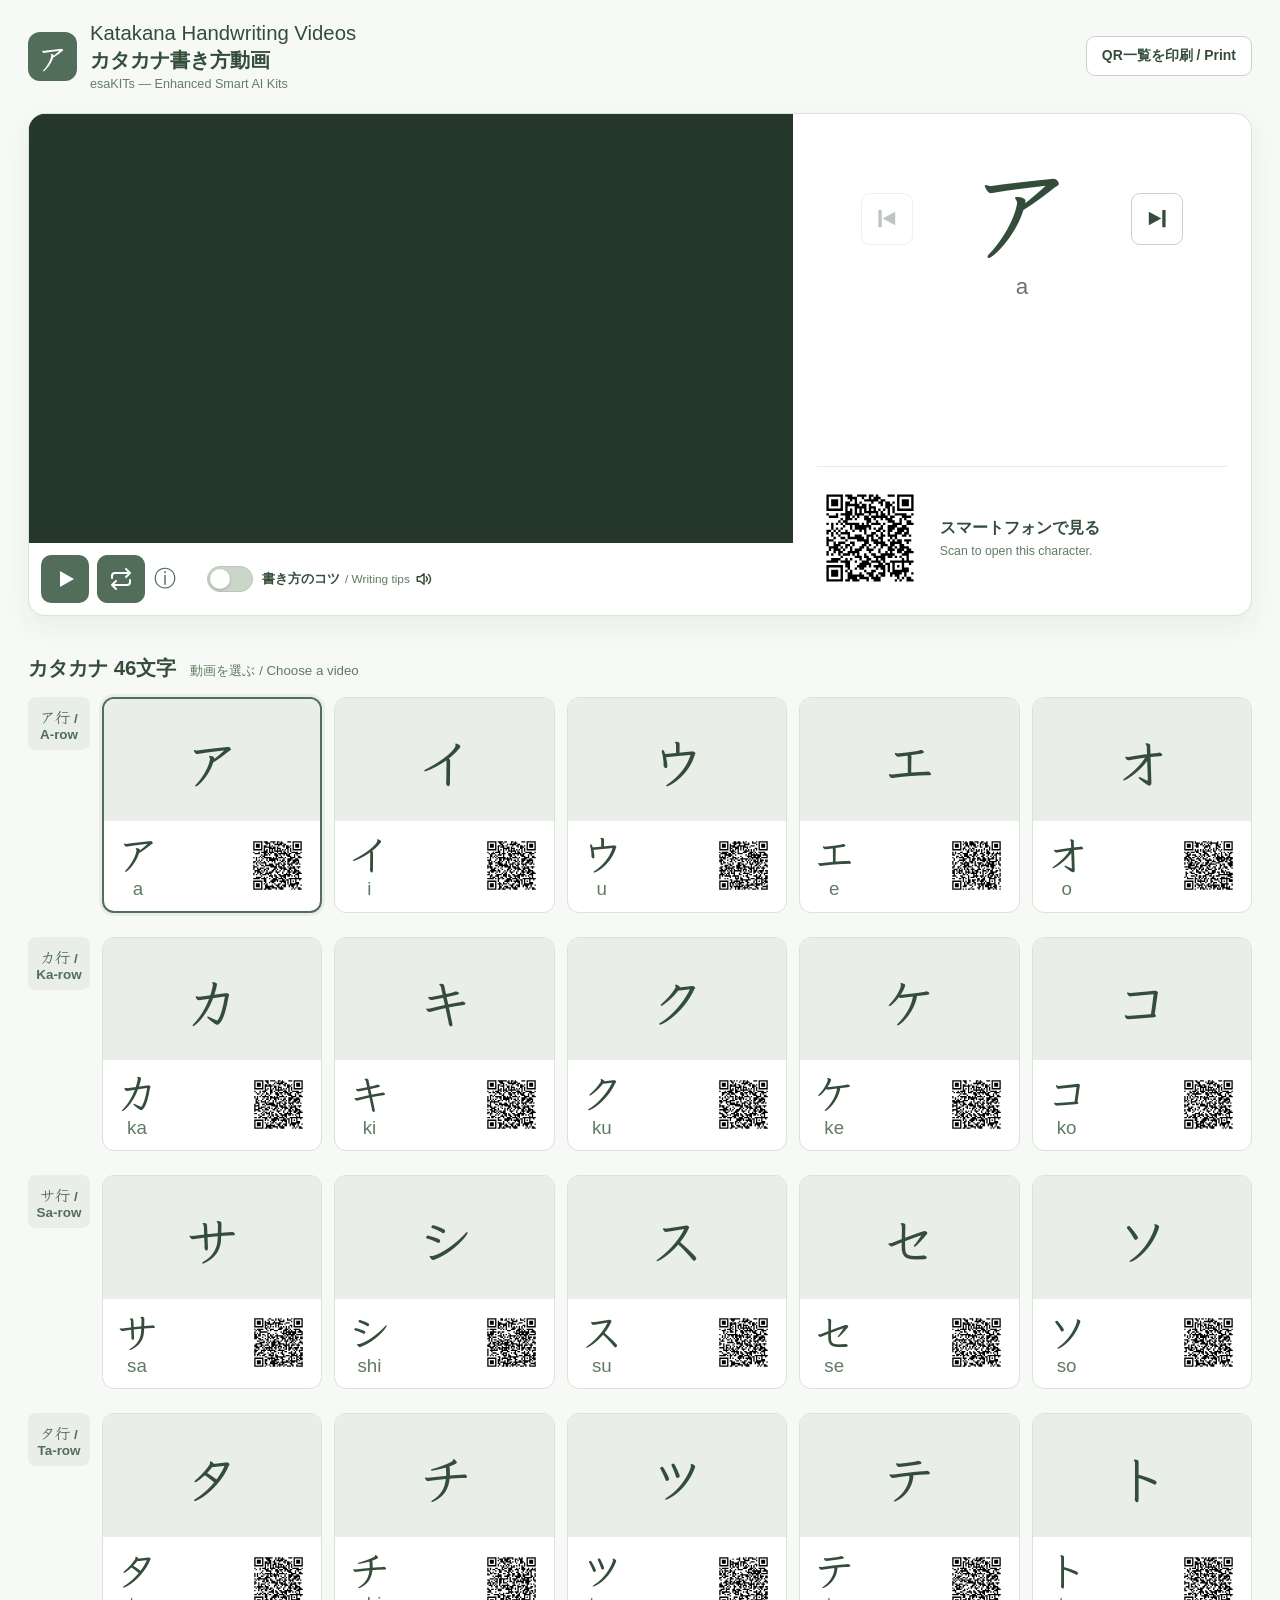
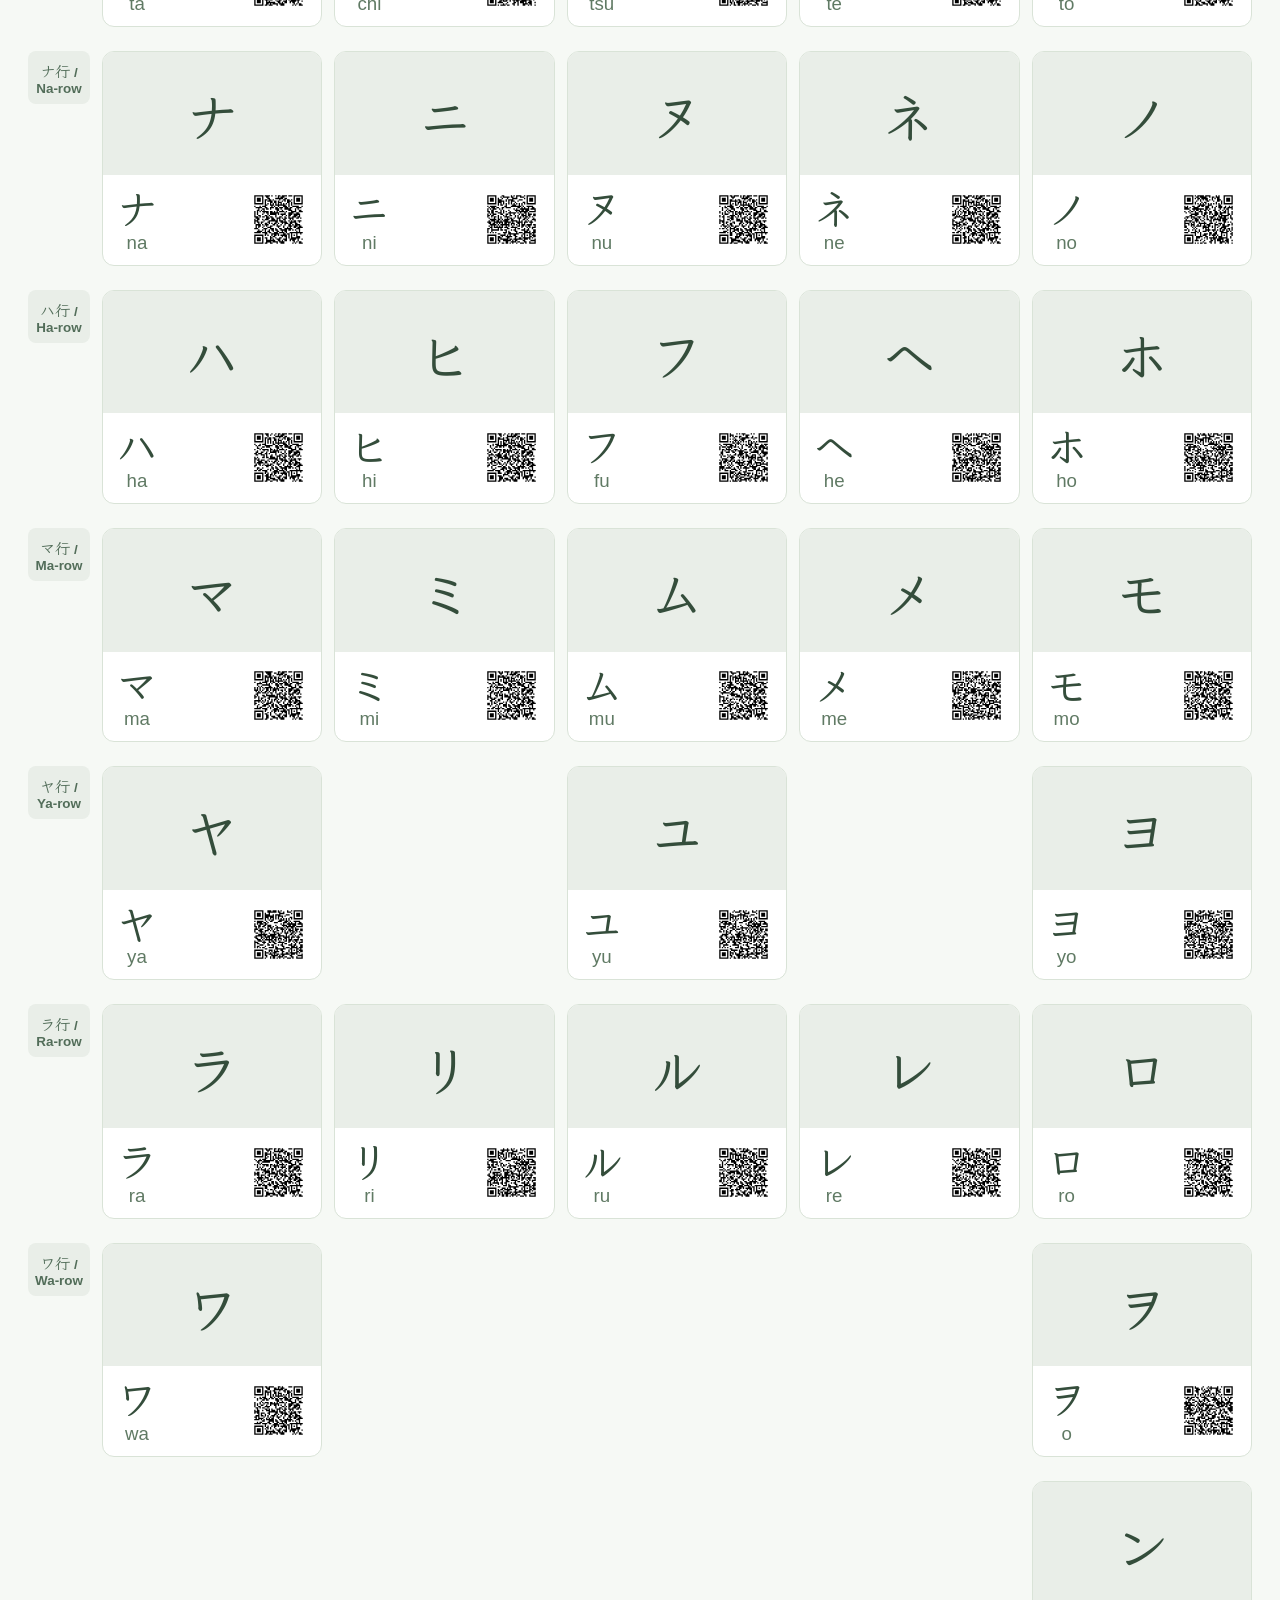
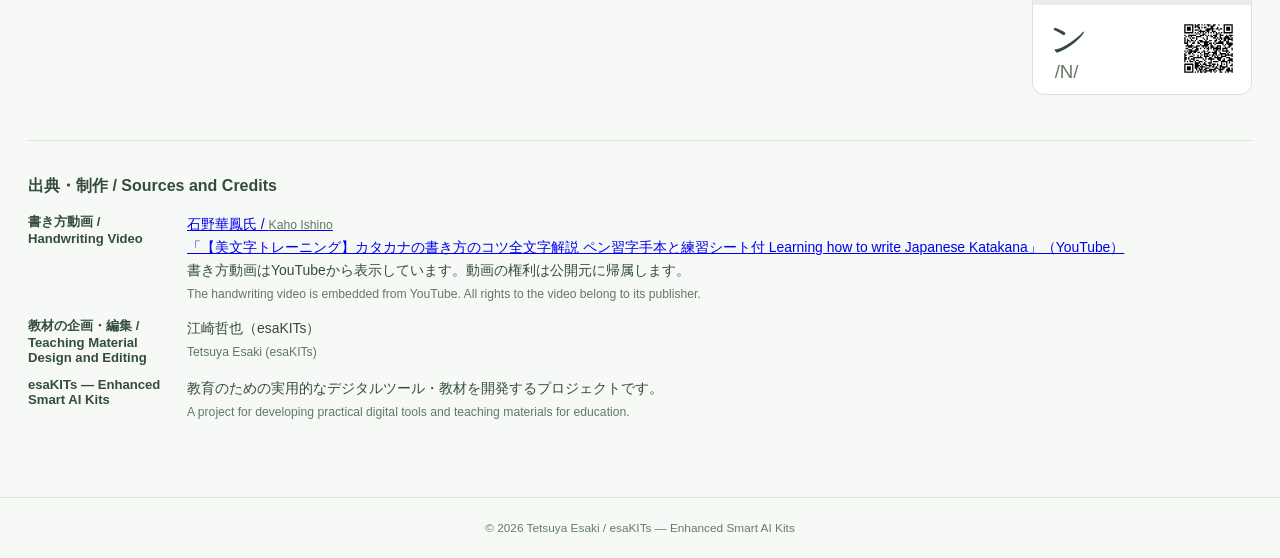
==== index.html @ ab78ad54 "Bust cached JS and CSS for published loop info popup" ====
<!doctype html><html lang="ja"><head><meta charset="utf-8"><meta name="viewport" content="width=device-width,initial-scale=1"><meta name="robots" content="noindex,nofollow"><meta name="theme-color" content="#526D59"><title>Katakana Handwriting Videos / カタカナ書き方動画 | esaKITs</title><link rel="stylesheet" href="https://fonts.googleapis.com/css2?family=Klee+One:wght@600&display=swap"><style>html:not(.klee-ready) .selected-kana{visibility:hidden}</style><script>if(document.fonts&&document.fonts.load){document.fonts.load('600 64px "Klee One"','ア').then(()=>document.documentElement.classList.add("klee-ready")).catch(()=>document.documentElement.classList.add("klee-ready"));}else{document.documentElement.classList.add("klee-ready")}</script><link rel="stylesheet" href="style.css?v=42"><style>.tips-option{display:inline-flex;align-items:center;gap:9px;margin-left:22px;color:#344D3B;font-size:.84rem;font-weight:600;user-select:none;min-width:0;flex:1}.tips-option-text{display:flex;align-items:center;gap:5px;white-space:nowrap;min-width:0}.tips-option-text small{font-size:.74rem;font-weight:500;color:#607a64}.tips-audio-icon{width:18px;height:18px;display:block;flex:none}.tips-switch{position:relative;display:inline-flex;align-items:center;flex:none}.tips-switch input{position:absolute;opacity:0;width:1px;height:1px}.tips-switch-track{display:block;width:46px;height:26px;border-radius:999px;background:#cbd5ca;border:1px solid #b8c7b7;position:relative;transition:.18s}.tips-switch-track::after{content:"";position:absolute;width:20px;height:20px;left:2px;top:2px;border-radius:50%;background:#fff;box-shadow:0 1px 3px #0003;transition:.18s}.tips-switch input:checked+.tips-switch-track{background:#526D59;border-color:#526D59}.tips-switch input:checked+.tips-switch-track::after{transform:translateX(20px)}.tips-switch input:focus-visible+.tips-switch-track{outline:3px solid #9db4a1;outline-offset:2px}.caption-reveal{height:0;overflow:hidden;transition:height 1.05s cubic-bezier(.22,1,.36,1)}.tips-enabled .caption-reveal{height:5.4em}.tip-caption{box-sizing:border-box;margin:0 12px;padding:9px 12px;border-radius:10px;background:#f2f5f2;border:1px solid #d7e0d7;color:#294230;font-size:.9rem;line-height:1.45;font-weight:400;height:5.4em;overflow:hidden;display:block;text-align:left}.tip-caption{opacity:0;transform:translateY(-5px);transition:opacity .75s ease .14s,transform .95s cubic-bezier(.22,1,.36,1)}.tips-enabled .tip-caption{opacity:1;transform:translateY(0)}.tip-caption strong{font-weight:750;white-space:nowrap}.tips-enabled .tip-caption[hidden]{display:flex!important;visibility:visible}@media(max-width:620px){.caption-reveal,.tips-enabled .caption-reveal{height:0}.tips-enabled .caption-reveal{height:6.2em}.tip-caption{font-size:.82rem;padding:8px 10px;height:6.2em;margin:0 10px}}@media(prefers-reduced-motion:reduce){.caption-reveal,.tip-caption{transition:none}}@media(max-width:620px){.controls{flex-wrap:nowrap!important}.tips-option{margin:0 0 0 16px;padding:0;gap:6px;min-width:0}.tips-option-text{white-space:nowrap;font-size:.78rem;gap:4px}.tips-option-text small{font-size:.68rem}.tips-audio-icon{width:16px;height:16px}.tips-switch-track{width:42px;height:24px}.tips-switch-track::after{width:18px;height:18px}.tips-switch input:checked+.tips-switch-track::after{transform:translateX(18px)}.tip-caption{font-size:.82rem;padding:8px 10px;height:6.2em;margin:0 10px}}</style><script src="app.js?v=42" defer></script><style id="loop-help-critical">
.controls .loop-help-wrap{display:flex;align-items:center;flex:0 0 24px;min-width:24px;width:24px;position:relative}
.controls .loop-help-wrap #loop-help{box-sizing:border-box!important;display:flex!important;align-items:center!important;justify-content:center!important;flex:0 0 24px!important;width:24px!important;min-width:24px!important;max-width:24px!important;height:30px!important;min-height:30px!important;max-height:30px!important;padding:0!important;margin:0!important;border:0!important;border-radius:0!important;background:transparent!important;color:#526d59!important;font-size:22px!important;font-weight:400!important;line-height:1!important}
#loop-help-popup[hidden]{display:none!important}
#loop-help-popup:not([hidden]){box-sizing:border-box!important;display:block!important;position:fixed!important;z-index:2147483647!important;top:50%!important;left:50%!important;right:auto!important;bottom:auto!important;transform:translate(-50%,-50%)!important;width:min(360px,calc(100vw - 36px))!important;max-width:calc(100vw - 36px)!important;max-height:calc(100dvh - 48px)!important;overflow:auto!important;overflow-wrap:break-word!important;padding:18px!important;border:1px solid #c6d5df!important;border-radius:12px!important;background:#fff!important;color:#314d3a!important;box-shadow:0 8px 28px #1234!important;font-size:14px!important;line-height:1.6!important;text-align:left!important}
#loop-help-popup strong{display:block;margin-bottom:8px}#loop-help-popup p{margin:7px 0}#loop-help-popup p[lang=en]{color:#526575}
@media(max-width:620px){.controls{gap:5px!important}.controls .tips-option{margin-left:0!important;min-width:0!important}.controls .tips-option-text{min-width:0!important;font-size:12px!important}.controls .tips-option-text small{font-size:11px!important}}
</style></head><body>
<header class="site-header"><div class="brand"><span class="brand-mark">ア</span><div><h1><span lang="en">Katakana Handwriting Videos</span><br>カタカナ書き方動画</h1><p>esaKITs — Enhanced Smart AI Kits</p></div></div><button id="print-button" class="print-button">QR一覧を印刷 / Print</button></header>
<main><section class="viewer"><div><div class="video-shell"><div id="video-shell"></div></div><div class="caption-reveal"><div id="tip-caption" class="tip-caption" lang="en" aria-live="polite" hidden></div></div><div class="controls"><button id="play" class="icon-control" type="button" aria-label="再生" title="再生"><svg class="play-symbol" viewBox="0 0 24 24" aria-hidden="true"><path d="M7 4l14 8-14 8z" fill="currentColor"/></svg></button><button id="loop-toggle" class="icon-control loop-active" type="button" aria-label="ループ再生オン" aria-pressed="true" title="ループ再生オン"><svg viewBox="0 0 24 24" aria-hidden="true"><path d="M17 2l4 4-4 4M3 11V9a3 3 0 0 1 3-3h15M7 22l-4-4 4-4m14-1v2a3 3 0 0 1-3 3H3" fill="none" stroke="currentColor" stroke-width="2" stroke-linecap="round" stroke-linejoin="round"/></svg></button><div class="loop-help-wrap"><button id="loop-help" class="loop-help-button" type="button" aria-label="ループ再生について / About loop playback" aria-expanded="false" aria-controls="loop-help-popup">ⓘ</button></div><label class="tips-option" for="tips-toggle"><span class="tips-switch"><input id="tips-toggle" type="checkbox" role="switch" aria-label="書き方のコツを追加（音声あり）"><span class="tips-switch-track" aria-hidden="true"></span></span><span class="tips-option-text">書き方のコツ <small lang="en">/ Writing tips</small><svg class="tips-audio-icon" viewBox="0 0 24 24" aria-hidden="true"><path d="M3 9v6h4l5 4V5L7 9H3zM15 9a4 4 0 0 1 0 6m3-9a8 8 0 0 1 0 12" fill="none" stroke="currentColor" stroke-width="2" stroke-linecap="round" stroke-linejoin="round"/></svg></span></label></div></div><div class="viewer-side"><div class="selected-line"><nav class="character-nav"><button id="previous-kana" class="print-button" disabled aria-label="前の文字" title="前の文字"><svg viewBox="0 0 24 24" aria-hidden="true"><rect x="2.5" y="3" width="3.5" height="18" rx=".5" fill="currentColor"/><path d="M20 5L7 12L20 19Z" fill="currentColor"/></svg></button></nav><div class="character-label"><span id="selected-kana" class="selected-kana">ア</span><span id="selected-romaji" class="selected-romaji">a</span></div><nav class="character-nav"><button id="next-kana" class="print-button" aria-label="次の文字" title="次の文字"><svg viewBox="0 0 24 24" aria-hidden="true"><rect x="18" y="3" width="3.5" height="18" rx=".5" fill="currentColor"/><path d="M4 5L17 12L4 19Z" fill="currentColor"/></svg></button></nav></div><div class="selected-qr"><img id="selected-qr" alt="選択した文字のQRコード"><div><strong>スマートフォンで見る</strong><span>Scan to open this character.</span></div></div></div></section>
<section class="catalog"><div class="section-heading"><h2>カタカナ 46文字</h2><p>動画を選ぶ / Choose a video</p></div><div id="groups" class="groups"></div></section>
<section class="credits" aria-labelledby="credits-title">
<h2 id="credits-title">出典・制作 / <span lang="en">Sources and Credits</span></h2>
<dl>
<div><dt>書き方動画 / <span lang="en">Handwriting Video</span></dt><dd><a href="https://www.youtube.com/watch?v=Rn2W95wAbvI" target="_blank" rel="noopener noreferrer">石野華鳳氏 / <span lang="en">Kaho Ishino</span></a><br><a href="https://www.youtube.com/watch?v=Rn2W95wAbvI" target="_blank" rel="noopener noreferrer">「【美文字トレーニング】カタカナの書き方のコツ全文字解説 ペン習字手本と練習シート付 Learning how to write Japanese Katakana」（YouTube）</a><br>書き方動画はYouTubeから表示しています。動画の権利は公開元に帰属します。<br><span lang="en">The handwriting video is embedded from YouTube. All rights to the video belong to its publisher.</span></dd></div>
<div><dt>教材の企画・編集 / <span lang="en">Teaching Material Design and Editing</span></dt><dd>江崎哲也（esaKITs）<br><span lang="en">Tetsuya Esaki (esaKITs)</span></dd></div>
<div><dt lang="en">esaKITs — Enhanced Smart AI Kits</dt><dd>教育のための実用的なデジタルツール・教材を開発するプロジェクトです。<br><span lang="en">A project for developing practical digital tools and teaching materials for education.</span></dd></div>
</dl>
</section></main><footer>© 2026 Tetsuya Esaki / esaKITs — Enhanced Smart AI Kits</footer><div id="loop-help-popup" class="loop-help-popup" role="region" aria-label="ループ再生の説明" hidden><strong>ループ再生 / Loop Playback</strong><p>ループ再生には、ループボタンの左にある▶ボタンを使ってください。YouTube動画内の再生ボタンでは正しくループしません。</p><p lang="en">To loop the video, use the ▶ button to the left of the loop button. Looping may not work correctly with the YouTube play button.</p></div></body></html>
---- style.css ----
:root{font-family:"Noto Sans JP","Hiragino Kaku Gothic ProN","Yu Gothic",sans-serif;color:#344D3B;background:#f6f9f5;font-size:16px}*{box-sizing:border-box}body{margin:0}button,a{font:inherit}button{cursor:pointer}.site-header{max-width:1340px;margin:auto;padding:20px 28px;display:flex;align-items:center;justify-content:space-between;gap:20px}.brand{display:flex;align-items:center;gap:13px}.brand-mark{display:grid;place-items:center;width:49px;height:49px;border-radius:12px;background:#526D59;color:white;font:600 31px "Klee One",cursive}.brand h1{margin:0;font-size:1.27rem;line-height:1.35}.brand h1 span{font-weight:500}.brand p{font-size:.79rem;color:#657d69;margin:2px 0}.print-button{border:1px solid #c6d5c5;border-radius:9px;background:white;color:#344D3B;padding:10px 15px;font-weight:600;font-size:.87rem}main{max-width:1340px;margin:auto;padding:0 28px 58px}.viewer{display:grid;grid-template-columns:minmax(0,1.5fr) minmax(300px,.9fr);background:white;border:1px solid #d9e3d7;border-radius:17px;overflow:hidden;box-shadow:0 10px 26px #344d3b10}.video-shell,#video-shell{display:block;width:100%;background:#26382b;aspect-ratio:16/9;min-height:290px}.video-shell iframe{width:100%;height:100%;border:0;display:block}.controls{display:flex;gap:8px;align-items:center;flex-wrap:wrap;padding:12px}.controls button:first-child{border:0;background:#526D59;color:white;border-radius:9px;padding:12px 16px;font-weight:600}.controls button:disabled{opacity:.5}.controls #status{font-size:.77rem;color:#526D59}.viewer-side{padding:24px;display:flex;flex-direction:column;justify-content:space-between;gap:15px}.selected-line{display:flex;justify-content:space-between;align-items:center;gap:18px}.character-label{text-align:center}.selected-kana,.card-kana{font-family:"Klee One",cursive;font-weight:600;font-synthesis:none}.selected-kana{display:block;font-size:6.8rem;line-height:1}.selected-romaji{display:block;font-size:1.4rem;color:#607a64}.character-nav{display:flex;gap:8px}.character-nav button{min-width:52px;min-height:44px}.times{color:#526D59;font-weight:600}.selected-qr{border-top:1px solid #e5ece4;padding-top:18px;display:flex;align-items:center;gap:17px}.selected-qr img{width:106px;height:106px}.selected-qr div{display:flex;flex-direction:column;gap:5px}.selected-qr span{font-size:.77rem;color:#607a64}.note{font-size:.75rem;color:#657d69}.section-heading{display:flex;align-items:baseline;gap:14px;margin:38px 0 15px}.section-heading h2{margin:0;font-size:1.28rem}.section-heading p{margin:0;color:#607a64;font-size:.83rem}.groups{display:flex;flex-direction:column;gap:24px}.group{display:grid;grid-template-columns:62px 1fr;gap:12px;align-items:start}.group-label{font-size:.85rem;font-weight:700;background:#E9EEE8;color:#526D59;border-radius:8px;padding:8px 5px;text-align:center;margin:0}.card-grid{display:grid;grid-template-columns:repeat(5,minmax(0,1fr));gap:12px}.card{background:white;border:1px solid #d9e3d7;border-radius:12px;overflow:hidden;min-width:0}.card.active{border:2px solid #526D59;box-shadow:0 0 0 3px #E9EEE8}.card-button{border:0;background:transparent;padding:0;width:100%;text-align:left;color:inherit;display:block}.card-button:focus-visible{outline:3px solid #526D59;outline-offset:-3px}.thumb{aspect-ratio:16/9;background:#E9EEE8;display:grid;place-items:center;position:relative}.thumb .thumb-kana{font:600 3.4rem "Klee One",cursive}.thumb .play-icon{position:absolute;bottom:8px;left:50%;transform:translateX(-50%);background:#c33;color:white;border-radius:6px;font-size:.75rem;padding:2px 8px}.card-bottom{display:flex;justify-content:space-between;align-items:center;padding:10px 13px 11px;min-height:83px}.card-kana{font-size:2.65rem;line-height:1}.card-romaji{font-size:1.17rem;margin-top:4px;color:#607a64}.card-qr{width:59px;height:59px}.credits{margin-top:45px;border-top:1px solid #d9e3d7;padding-top:22px}.credits h2{font-size:1rem}.credits dl>div{display:grid;grid-template-columns:145px 1fr;gap:14px;margin:12px 0}.credits dt{font-weight:700;font-size:.82rem}.credits dd{margin:0;font-size:.87rem;line-height:1.65}.credits dd span{font-size:.76rem;color:#607a64}footer{text-align:center;border-top:1px solid #d9e3d7;color:#657d69;font-size:.74rem;padding:23px}@media(max-width:900px){.viewer{grid-template-columns:1fr}.video-shell{min-height:0}.viewer-side{flex-direction:row;align-items:center}.selected-kana{font-size:5rem}.selected-qr{border:0;padding:0}.selected-qr img{width:75px;height:75px}.card-grid{grid-template-columns:repeat(3,minmax(0,1fr))}}@media(max-width:620px){.site-header{padding:15px 16px}.brand h1{font-size:1.04rem}.brand p{font-size:.71rem}.brand-mark{width:42px;height:42px;font-size:26px}.site-header .print-button{max-width:116px;font-size:.73rem;padding:8px}main{padding:0 15px 38px}.viewer-side{padding:14px;gap:10px;flex-wrap:wrap}.selected-kana{font-size:4rem}.selected-qr img{width:65px;height:65px}.selected-qr strong,.selected-qr span{display:none}.section-heading{margin-top:28px}.group{grid-template-columns:1fr;gap:8px}.group-label{width:max-content;padding:5px 11px}.card-grid{grid-template-columns:repeat(2,minmax(0,1fr));gap:9px}.card-bottom{padding:8px 10px;min-height:74px}.card-kana{font-size:2.35rem}.card-qr{width:54px;height:54px}.credits dl>div{grid-template-columns:1fr;gap:1px}}@media print{@page{size:A4 portrait;margin:11mm}body{background:white;color:#111}.site-header{padding:0 0 5mm}.brand p,.site-header button,.viewer,.section-heading,.thumb,footer{display:none!important}main{padding:0}.groups{gap:2mm}.group{grid-template-columns:12mm 1fr;gap:2mm;break-inside:avoid}.group-label{background:none;color:#111;padding:2mm 0;font-size:9pt}.card-grid{grid-template-columns:repeat(5,1fr);gap:2mm}.card{border:1px solid #aaa;border-radius:0;break-inside:avoid}.card.active{border:1px solid #aaa;box-shadow:none}.card-bottom{padding:1mm 2mm;min-height:0;justify-content:space-evenly}.card-kana{font-size:17pt}.card-romaji{font-size:9pt}.card-qr{width:19mm;height:19mm}.credits{margin-top:2mm;padding-top:1mm}.credits h2{font-size:7pt;margin:0}.credits dl>div{grid-template-columns:27mm 1fr;gap:1mm;margin:0}.credits dt,.credits dd{font-size:6pt;line-height:1.1}.credits dd span{font-size:5pt}footer{display:block!important;font-size:5pt;padding:1mm}}
/* Mobile overflow correction: retain the original layout and print rules. */
.viewer,.viewer>div,.viewer-side,.controls,.selected-line,.times{min-width:0}
.controls{max-width:100%;overflow-wrap:anywhere}
.controls button{flex-shrink:0}
.controls #status{flex-basis:100%;min-width:0}
.selected-line{flex-wrap:wrap}
.times{white-space:normal;overflow-wrap:anywhere}
@media(max-width:620px){
  .viewer-side{display:grid;grid-template-columns:minmax(0,1fr) auto;align-items:center;gap:12px}
  .selected-line{grid-column:1 / -1;justify-content:space-between}
  .times{grid-column:1 / -1;font-size:.87rem}
  .selected-qr{grid-column:1 / -1;justify-content:flex-start}
  .note{grid-column:1 / -1;margin:0}
  .controls{gap:7px;padding:10px}
  .controls button:first-child{padding:10px 12px}
  .controls .print-button{padding:10px 12px}
  .controls #status{font-size:.72rem}
  .character-nav button{min-width:44px}
}

/* Keep the entire 16:9 YouTube frame visible, especially on iPhone Safari.
   YouTube's player inserts an iframe with intrinsic dimensions; constrain it
   to the actual responsive player box rather than cropping the right edge. */
.video-shell{position:relative;width:100%;max-width:100%;height:auto;aspect-ratio:16 / 9;min-width:0;min-height:0;overflow:hidden}
.video-shell iframe,.video-shell>iframe{position:absolute!important;inset:0!important;display:block!important;width:100%!important;max-width:100%!important;height:100%!important;min-width:0!important;min-height:0!important;border:0}
.viewer{min-width:0;max-width:100%}
.viewer>div:first-child{min-width:0;max-width:100%;overflow:hidden}
@media(max-width:900px){.video-shell{min-height:0}}

/* Match hiragana mobile layout: release desktop positions for Ya/Wa cards. */
@media screen and (max-width:900px){.card-grid>.card{grid-column:auto!important}}

/* Stack each character's romanization immediately beneath its katakana. */
.character-label{display:flex;flex-direction:column;align-items:center;justify-content:center}
.card-romaji{display:block;margin-top:4px;text-align:center}
/* Keep the final N card in the final column on desktop; mobile uses normal flow. */
@media screen and (min-width:901px){.group-standalone .card-grid{grid-column:2!important}.group-standalone .card{grid-column:5!important}}
@media screen and (max-width:900px){.group-standalone .card-grid{grid-column:1!important}.group-standalone .card{grid-column:auto!important}}

/* Print only: keep the row heading in its own track, and prevent the card grid from covering it. */
@media print{.group{grid-template-columns:12mm minmax(0,1fr)!important;column-gap:3mm!important}.group-label{grid-column:1!important;min-width:0;position:relative;z-index:1}.group .card-grid{grid-column:2!important;min-width:0}.group-standalone .card-grid{grid-column:2!important}}

/* Print row labels on two lines: Japanese + slash, then English. */
@media print{.group-label .row-en{display:block;white-space:nowrap}.group-label{white-space:normal;overflow:visible}}

/* Compact, accessible playback controls. */
.controls .icon-control,.controls button:first-child.icon-control{display:inline-flex;align-items:center;justify-content:center;width:48px;height:48px;min-width:48px;min-height:48px;padding:0;border-radius:10px;flex-shrink:0}
.controls .icon-control svg{display:block;width:25px;height:25px}
@media(max-width:620px){.controls .icon-control,.controls button:first-child.icon-control,.controls .print-button.icon-control{width:46px;height:46px;min-width:46px;min-height:46px;padding:0}}

/* Match hiragana site row-heading typography, including print. */
@media screen{.group-label .row-ja{font-family:"Klee One",cursive;font-size:.95rem;font-weight:600;font-synthesis:none}.group-label .row-en{font-family:"Noto Sans JP",sans-serif;font-size:.84rem;font-weight:600}}
@media print{.group-label .row-ja{font-family:"Klee One",cursive;font-weight:600;font-synthesis:none}.group-label .row-en{font-family:"Noto Sans JP","Hiragino Kaku Gothic ProN","Yu Gothic",sans-serif;font-weight:600}}

/* Match hiragana mobile viewer: character and navigation on the left, QR on the right. */
@media screen and (max-width:900px){
.viewer-side{display:flex;flex-direction:row;align-items:center;justify-content:space-between;flex-wrap:nowrap;gap:12px}
.selected-line{display:flex;flex-direction:row;align-items:center;justify-content:flex-start;flex:1;min-width:0;gap:13px;flex-wrap:nowrap}
.character-nav{display:flex;flex-direction:column;gap:8px;margin-top:0}
.character-nav button{min-width:82px;min-height:44px}
.selected-qr{display:flex;align-items:center;justify-content:center;flex:none;border-top:0;border-left:1px solid #e5ece4;padding:0 0 0 12px}
.selected-qr img{width:75px;height:75px}
}
@media screen and (max-width:620px){
.viewer-side{display:flex;flex-direction:row;align-items:center;justify-content:space-between;flex-wrap:nowrap;padding:14px 18px;gap:10px}
.selected-line{display:flex;flex-direction:row;align-items:center;justify-content:flex-start;gap:13px;flex:1;min-width:0;flex-wrap:nowrap}
.character-nav{display:flex;flex-direction:column;gap:8px;margin:0}
.character-nav button{min-width:82px;min-height:44px}
.selected-qr{display:flex;flex:none;grid-column:auto;justify-content:center;border-top:0;border-left:1px solid #e5ece4;padding:0 0 0 10px}
.selected-qr img{width:65px;height:65px}
}
@media screen and (max-width:380px){.viewer-side{flex-wrap:wrap}.selected-qr{border-left:0;border-top:1px solid #e5ece4;padding:9px 0 0;width:100%;justify-content:flex-start}}

/* The permanent wrapper owns layout; YouTube only replaces the inner mount. */
.video-shell{position:relative;aspect-ratio:16/9;height:auto;min-height:0;overflow:hidden}
.video-shell #video-shell{position:absolute!important;inset:0!important;width:100%!important;height:100%!important;min-height:0!important;aspect-ratio:auto!important;display:block}
.video-shell iframe#video-shell{position:absolute!important;inset:0!important;width:100%!important;height:100%!important;min-height:0!important;aspect-ratio:auto!important}

/* Keep the selected character at its original proportions independently of video sizing. */
.viewer-side .character-label{flex:0 0 auto;min-width:max-content;overflow:visible}
.viewer-side .selected-kana{display:block;flex:none;width:auto;min-width:1em;white-space:nowrap;line-height:1.15;overflow:visible;font-synthesis:none}
.viewer-side .selected-line{min-width:0}

/* Subtitle development: playback and navigation are distinct controls. */
.controls{flex-wrap:nowrap;align-items:center}
.controls #loop-toggle{background:#e7ede7;color:#526d59;border:1px solid #b8c7b7}
.controls #loop-toggle.loop-active{background:#526d59;color:#fff;border-color:#526d59}
.controls .icon-control svg{width:24px;height:24px}
.viewer-side .selected-line{display:grid!important;grid-template-columns:minmax(44px,1fr) minmax(0,auto) minmax(44px,1fr)!important;align-items:center!important;justify-content:center!important;gap:10px!important;width:100%}
.viewer-side .character-label{grid-column:2;min-width:0;justify-self:center;text-align:center}
.viewer-side .character-nav{display:flex!important;flex-direction:row!important;justify-content:center;align-items:center;min-width:0;margin:0}
.viewer-side .character-nav:first-child{grid-column:1}
.viewer-side .character-nav:last-child{grid-column:3}
.viewer-side .character-nav button{display:inline-flex;align-items:center;justify-content:center;min-width:44px;min-height:44px;width:52px;height:52px;padding:10px}
.viewer-side .character-nav button svg{width:23px;height:23px;display:block}
.viewer-side .selected-kana{min-width:0;line-height:1.15}
@media(max-width:900px){
.viewer-side .selected-line{flex:1;min-width:0}
.viewer-side .character-nav button{min-width:40px;width:44px;height:44px;min-height:44px;padding:8px}
}
@media(max-width:620px){
.controls{gap:8px;padding:12px 10px}
.controls .icon-control,.controls button:first-child.icon-control{width:42px;min-width:42px;height:42px;min-height:42px}
.tips-option{margin-left:4px;gap:5px}
.viewer-side .selected-line{gap:4px!important}
.viewer-side .character-nav button{min-width:36px;width:38px;height:42px;min-height:42px;padding:7px}
.viewer-side .character-nav button svg{width:21px;height:21px}
}

/* Disabled boundary navigation is visibly inactive without shifting layout. */
.viewer-side .character-nav button:disabled{opacity:.32!important;cursor:default;pointer-events:none}
/* Reserve a consistent glyph line box for all kana, including ン. */
.viewer-side .selected-kana{line-height:1.25!important;overflow:visible!important}

/* Bilingual loop help, same centered mobile-safe popup as hiragana. */
.controls{overflow:visible}
.loop-help-wrap{position:relative;display:flex;align-items:center;flex:none}
.loop-help-button{display:grid;place-items:center;width:30px;height:36px;border:0;background:transparent;color:#526d59;font-size:23px;line-height:1;padding:0}
.loop-help-button:focus-visible{outline:2px solid #526d59;outline-offset:2px;border-radius:6px}
.loop-help-popup[hidden]{display:none!important}
.loop-help-popup:not([hidden]){box-sizing:border-box;position:fixed!important;z-index:9999!important;top:50%!important;left:50%!important;right:auto!important;bottom:auto!important;transform:translate(-50%,-50%)!important;width:min(360px,calc(100vw - 36px))!important;max-width:calc(100vw - 36px)!important;max-height:calc(100dvh - 48px)!important;overflow-y:auto!important;overflow-wrap:break-word!important;padding:18px!important;border:1px solid #c6d5df;border-radius:12px;background:#fff;color:#314d3a;box-shadow:0 8px 28px rgba(13,55,77,.18);font-size:.86rem;line-height:1.6;text-align:left!important}
.loop-help-popup strong{display:block;margin-bottom:8px}
.loop-help-popup p{margin:7px 0}
.loop-help-popup p[lang=en]{color:#526575}
@media(max-width:620px){.controls{gap:6px}.loop-help-button{width:25px;font-size:21px}.tips-option{margin-left:0}}
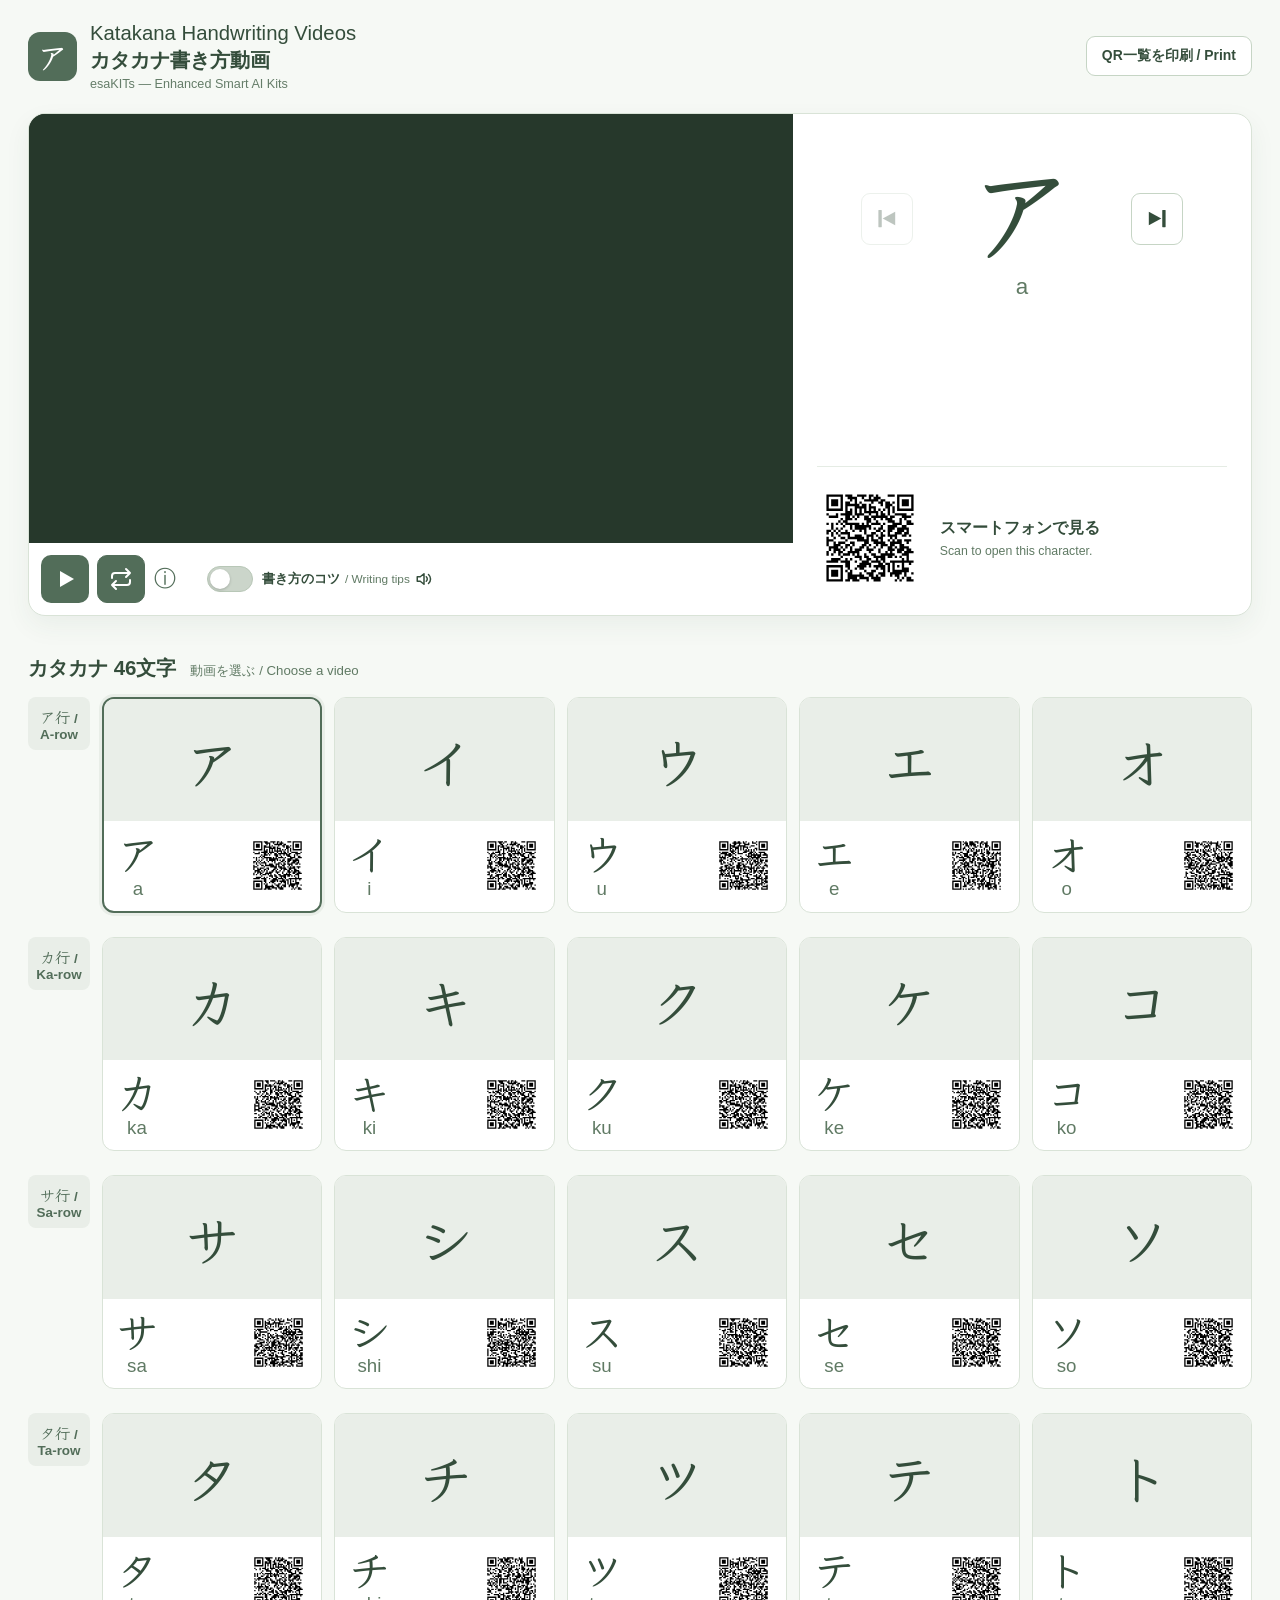
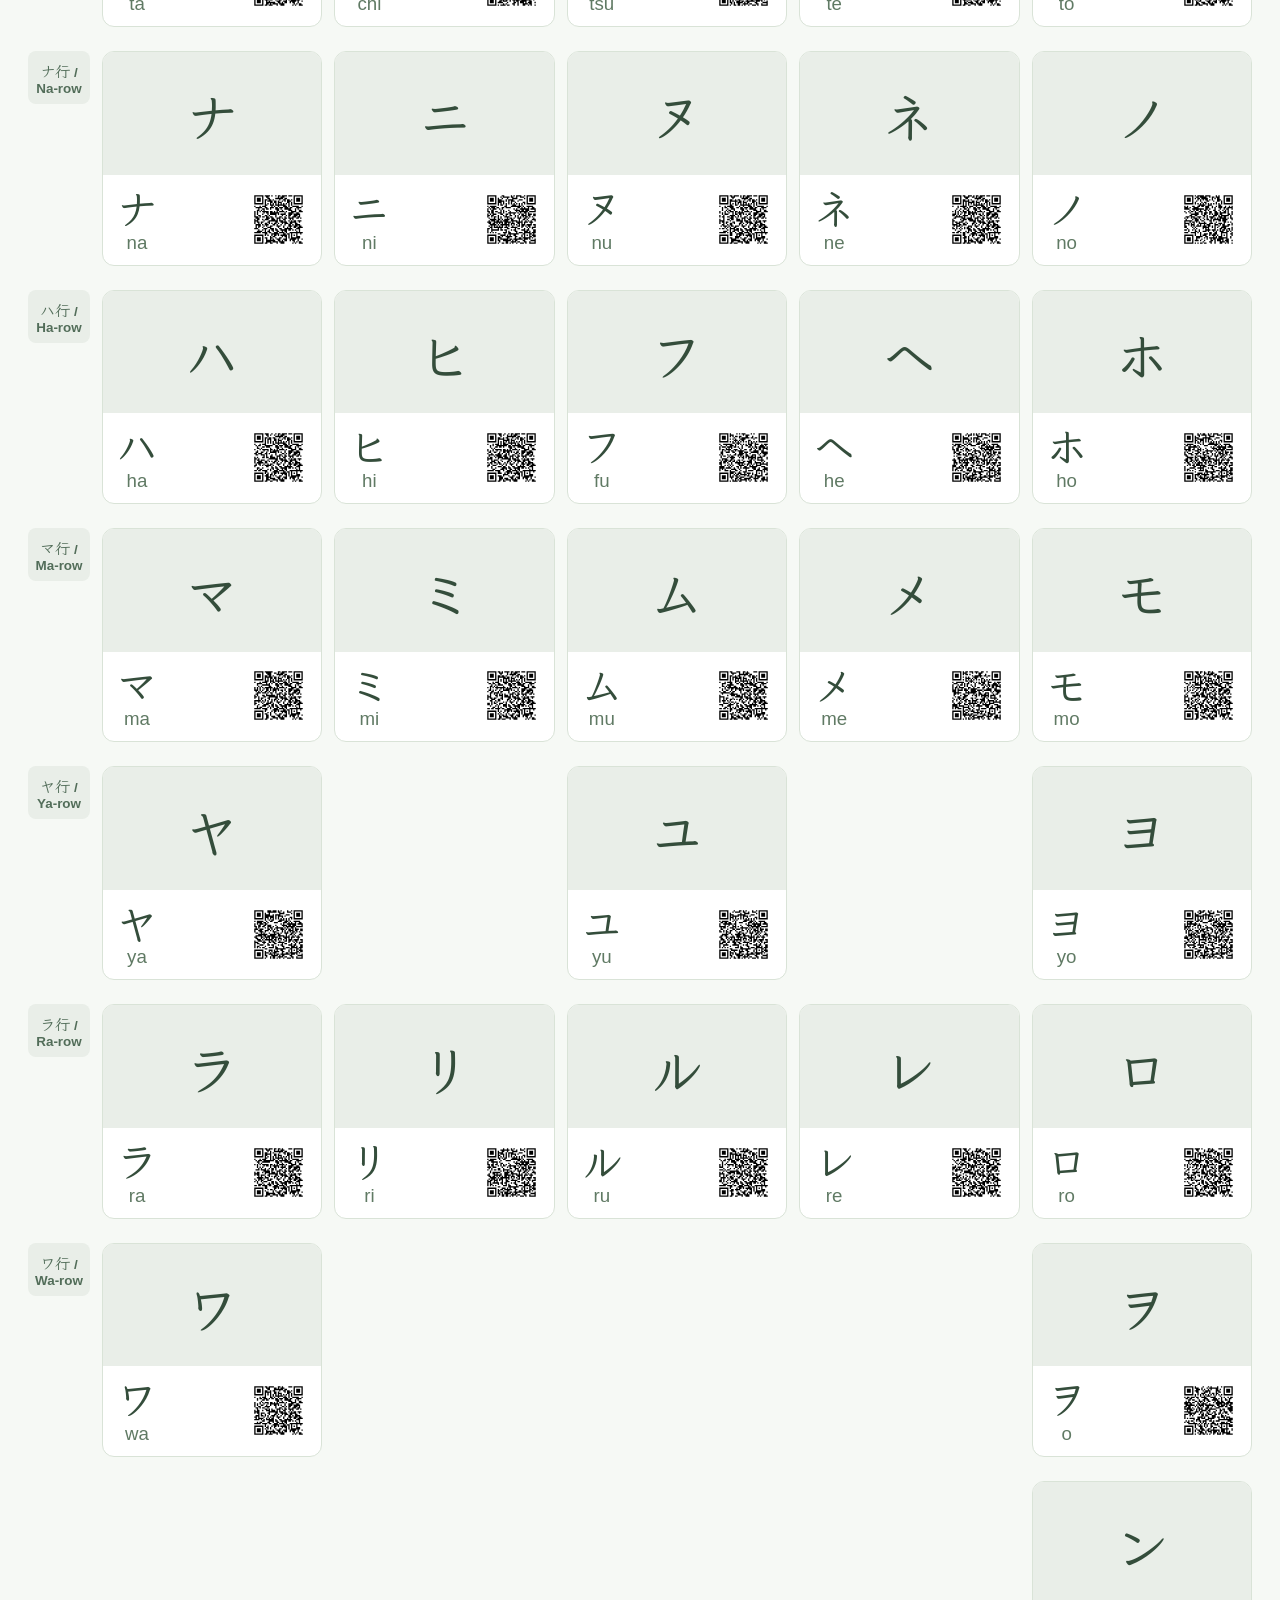
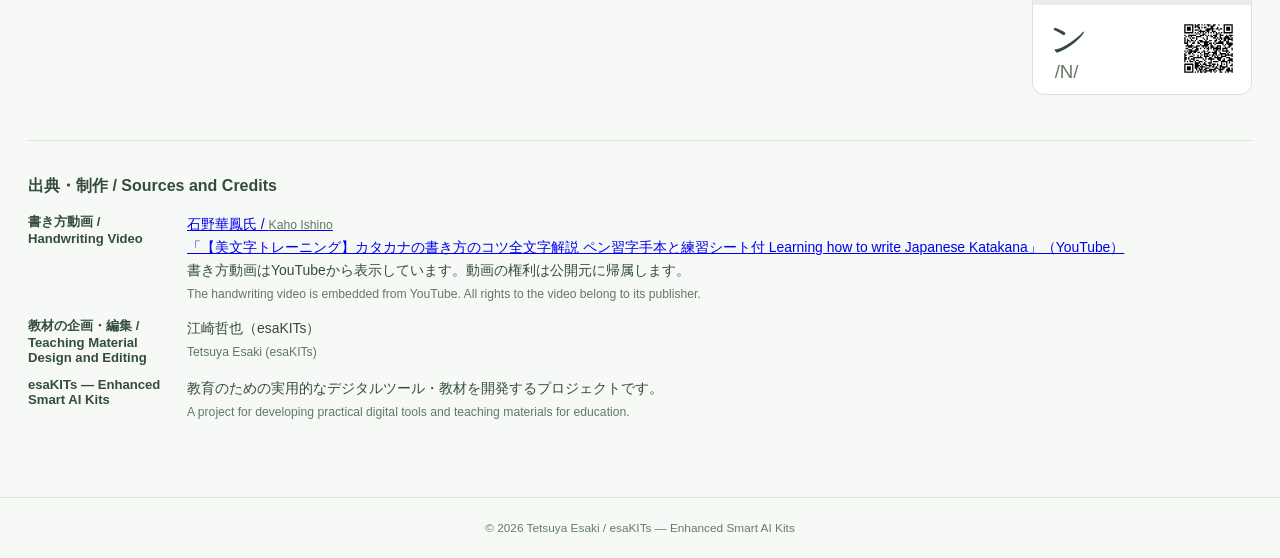
==== commit ac4a3b5b: "Refresh published header emblem CSS" ====
--- a/index.html
+++ b/index.html
@@ -1,4 +1,4 @@
-<!doctype html><html lang="ja"><head><meta charset="utf-8"><meta name="viewport" content="width=device-width,initial-scale=1"><meta name="robots" content="noindex,nofollow"><meta name="theme-color" content="#526D59"><title>Katakana Handwriting Videos / カタカナ書き方動画 | esaKITs</title><link rel="stylesheet" href="https://fonts.googleapis.com/css2?family=Klee+One:wght@600&display=swap"><style>html:not(.klee-ready) .selected-kana{visibility:hidden}</style><script>if(document.fonts&&document.fonts.load){document.fonts.load('600 64px "Klee One"','ア').then(()=>document.documentElement.classList.add("klee-ready")).catch(()=>document.documentElement.classList.add("klee-ready"));}else{document.documentElement.classList.add("klee-ready")}</script><link rel="stylesheet" href="style.css?v=42"><style>.tips-option{display:inline-flex;align-items:center;gap:9px;margin-left:22px;color:#344D3B;font-size:.84rem;font-weight:600;user-select:none;min-width:0;flex:1}.tips-option-text{display:flex;align-items:center;gap:5px;white-space:nowrap;min-width:0}.tips-option-text small{font-size:.74rem;font-weight:500;color:#607a64}.tips-audio-icon{width:18px;height:18px;display:block;flex:none}.tips-switch{position:relative;display:inline-flex;align-items:center;flex:none}.tips-switch input{position:absolute;opacity:0;width:1px;height:1px}.tips-switch-track{display:block;width:46px;height:26px;border-radius:999px;background:#cbd5ca;border:1px solid #b8c7b7;position:relative;transition:.18s}.tips-switch-track::after{content:"";position:absolute;width:20px;height:20px;left:2px;top:2px;border-radius:50%;background:#fff;box-shadow:0 1px 3px #0003;transition:.18s}.tips-switch input:checked+.tips-switch-track{background:#526D59;border-color:#526D59}.tips-switch input:checked+.tips-switch-track::after{transform:translateX(20px)}.tips-switch input:focus-visible+.tips-switch-track{outline:3px solid #9db4a1;outline-offset:2px}.caption-reveal{height:0;overflow:hidden;transition:height 1.05s cubic-bezier(.22,1,.36,1)}.tips-enabled .caption-reveal{height:5.4em}.tip-caption{box-sizing:border-box;margin:0 12px;padding:9px 12px;border-radius:10px;background:#f2f5f2;border:1px solid #d7e0d7;color:#294230;font-size:.9rem;line-height:1.45;font-weight:400;height:5.4em;overflow:hidden;display:block;text-align:left}.tip-caption{opacity:0;transform:translateY(-5px);transition:opacity .75s ease .14s,transform .95s cubic-bezier(.22,1,.36,1)}.tips-enabled .tip-caption{opacity:1;transform:translateY(0)}.tip-caption strong{font-weight:750;white-space:nowrap}.tips-enabled .tip-caption[hidden]{display:flex!important;visibility:visible}@media(max-width:620px){.caption-reveal,.tips-enabled .caption-reveal{height:0}.tips-enabled .caption-reveal{height:6.2em}.tip-caption{font-size:.82rem;padding:8px 10px;height:6.2em;margin:0 10px}}@media(prefers-reduced-motion:reduce){.caption-reveal,.tip-caption{transition:none}}@media(max-width:620px){.controls{flex-wrap:nowrap!important}.tips-option{margin:0 0 0 16px;padding:0;gap:6px;min-width:0}.tips-option-text{white-space:nowrap;font-size:.78rem;gap:4px}.tips-option-text small{font-size:.68rem}.tips-audio-icon{width:16px;height:16px}.tips-switch-track{width:42px;height:24px}.tips-switch-track::after{width:18px;height:18px}.tips-switch input:checked+.tips-switch-track::after{transform:translateX(18px)}.tip-caption{font-size:.82rem;padding:8px 10px;height:6.2em;margin:0 10px}}</style><script src="app.js?v=42" defer></script><style id="loop-help-critical">
+<!doctype html><html lang="ja"><head><meta charset="utf-8"><meta name="viewport" content="width=device-width,initial-scale=1"><meta name="robots" content="noindex,nofollow"><meta name="theme-color" content="#526D59"><title>Katakana Handwriting Videos / カタカナ書き方動画 | esaKITs</title><link rel="stylesheet" href="https://fonts.googleapis.com/css2?family=Klee+One:wght@600&display=swap"><style>html:not(.klee-ready) .selected-kana{visibility:hidden}</style><script>if(document.fonts&&document.fonts.load){document.fonts.load('600 64px "Klee One"','ア').then(()=>document.documentElement.classList.add("klee-ready")).catch(()=>document.documentElement.classList.add("klee-ready"));}else{document.documentElement.classList.add("klee-ready")}</script><link rel="stylesheet" href="style.css?v=43"><style>.tips-option{display:inline-flex;align-items:center;gap:9px;margin-left:22px;color:#344D3B;font-size:.84rem;font-weight:600;user-select:none;min-width:0;flex:1}.tips-option-text{display:flex;align-items:center;gap:5px;white-space:nowrap;min-width:0}.tips-option-text small{font-size:.74rem;font-weight:500;color:#607a64}.tips-audio-icon{width:18px;height:18px;display:block;flex:none}.tips-switch{position:relative;display:inline-flex;align-items:center;flex:none}.tips-switch input{position:absolute;opacity:0;width:1px;height:1px}.tips-switch-track{display:block;width:46px;height:26px;border-radius:999px;background:#cbd5ca;border:1px solid #b8c7b7;position:relative;transition:.18s}.tips-switch-track::after{content:"";position:absolute;width:20px;height:20px;left:2px;top:2px;border-radius:50%;background:#fff;box-shadow:0 1px 3px #0003;transition:.18s}.tips-switch input:checked+.tips-switch-track{background:#526D59;border-color:#526D59}.tips-switch input:checked+.tips-switch-track::after{transform:translateX(20px)}.tips-switch input:focus-visible+.tips-switch-track{outline:3px solid #9db4a1;outline-offset:2px}.caption-reveal{height:0;overflow:hidden;transition:height 1.05s cubic-bezier(.22,1,.36,1)}.tips-enabled .caption-reveal{height:5.4em}.tip-caption{box-sizing:border-box;margin:0 12px;padding:9px 12px;border-radius:10px;background:#f2f5f2;border:1px solid #d7e0d7;color:#294230;font-size:.9rem;line-height:1.45;font-weight:400;height:5.4em;overflow:hidden;display:block;text-align:left}.tip-caption{opacity:0;transform:translateY(-5px);transition:opacity .75s ease .14s,transform .95s cubic-bezier(.22,1,.36,1)}.tips-enabled .tip-caption{opacity:1;transform:translateY(0)}.tip-caption strong{font-weight:750;white-space:nowrap}.tips-enabled .tip-caption[hidden]{display:flex!important;visibility:visible}@media(max-width:620px){.caption-reveal,.tips-enabled .caption-reveal{height:0}.tips-enabled .caption-reveal{height:6.2em}.tip-caption{font-size:.82rem;padding:8px 10px;height:6.2em;margin:0 10px}}@media(prefers-reduced-motion:reduce){.caption-reveal,.tip-caption{transition:none}}@media(max-width:620px){.controls{flex-wrap:nowrap!important}.tips-option{margin:0 0 0 16px;padding:0;gap:6px;min-width:0}.tips-option-text{white-space:nowrap;font-size:.78rem;gap:4px}.tips-option-text small{font-size:.68rem}.tips-audio-icon{width:16px;height:16px}.tips-switch-track{width:42px;height:24px}.tips-switch-track::after{width:18px;height:18px}.tips-switch input:checked+.tips-switch-track::after{transform:translateX(18px)}.tip-caption{font-size:.82rem;padding:8px 10px;height:6.2em;margin:0 10px}}</style><script src="app.js?v=42" defer></script><style id="loop-help-critical">
 .controls .loop-help-wrap{display:flex;align-items:center;flex:0 0 24px;min-width:24px;width:24px;position:relative}
 .controls .loop-help-wrap #loop-help{box-sizing:border-box!important;display:flex!important;align-items:center!important;justify-content:center!important;flex:0 0 24px!important;width:24px!important;min-width:24px!important;max-width:24px!important;height:30px!important;min-height:30px!important;max-height:30px!important;padding:0!important;margin:0!important;border:0!important;border-radius:0!important;background:transparent!important;color:#526d59!important;font-size:22px!important;font-weight:400!important;line-height:1!important}
 #loop-help-popup[hidden]{display:none!important}
--- a/style.css
+++ b/style.css
@@ -124,3 +124,8 @@
 .loop-help-popup p{margin:7px 0}
 .loop-help-popup p[lang=en]{color:#526575}
 @media(max-width:620px){.controls{gap:6px}.loop-help-button{width:25px;font-size:21px}.tips-option{margin-left:0}}
+
+/* Keep the header kana emblem perfectly square and optically centered. */
+@media screen {
+.site-header .brand-mark{box-sizing:border-box;flex:0 0 49px;width:49px;height:49px;min-width:49px;min-height:49px;aspect-ratio:1/1;display:flex;align-items:center;justify-content:center;line-height:1;text-align:center;padding:0 0 2px}
+}
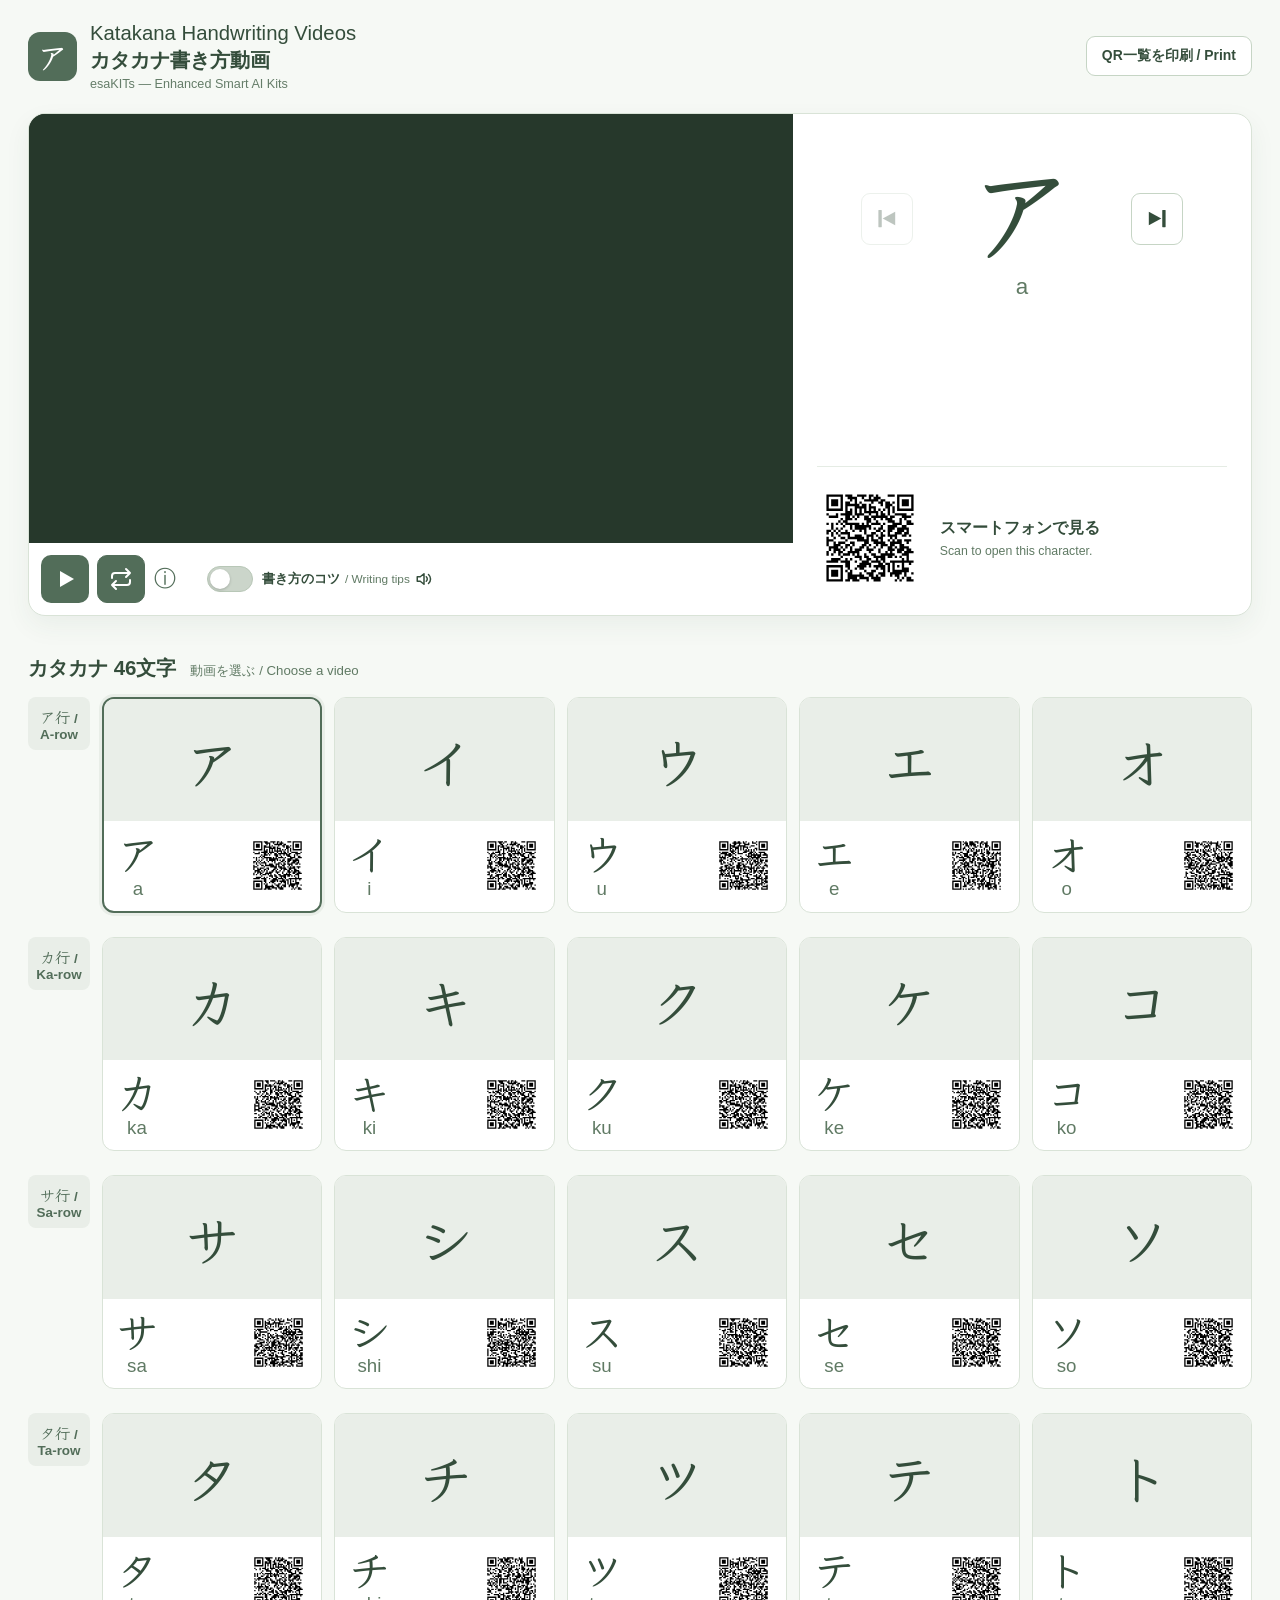
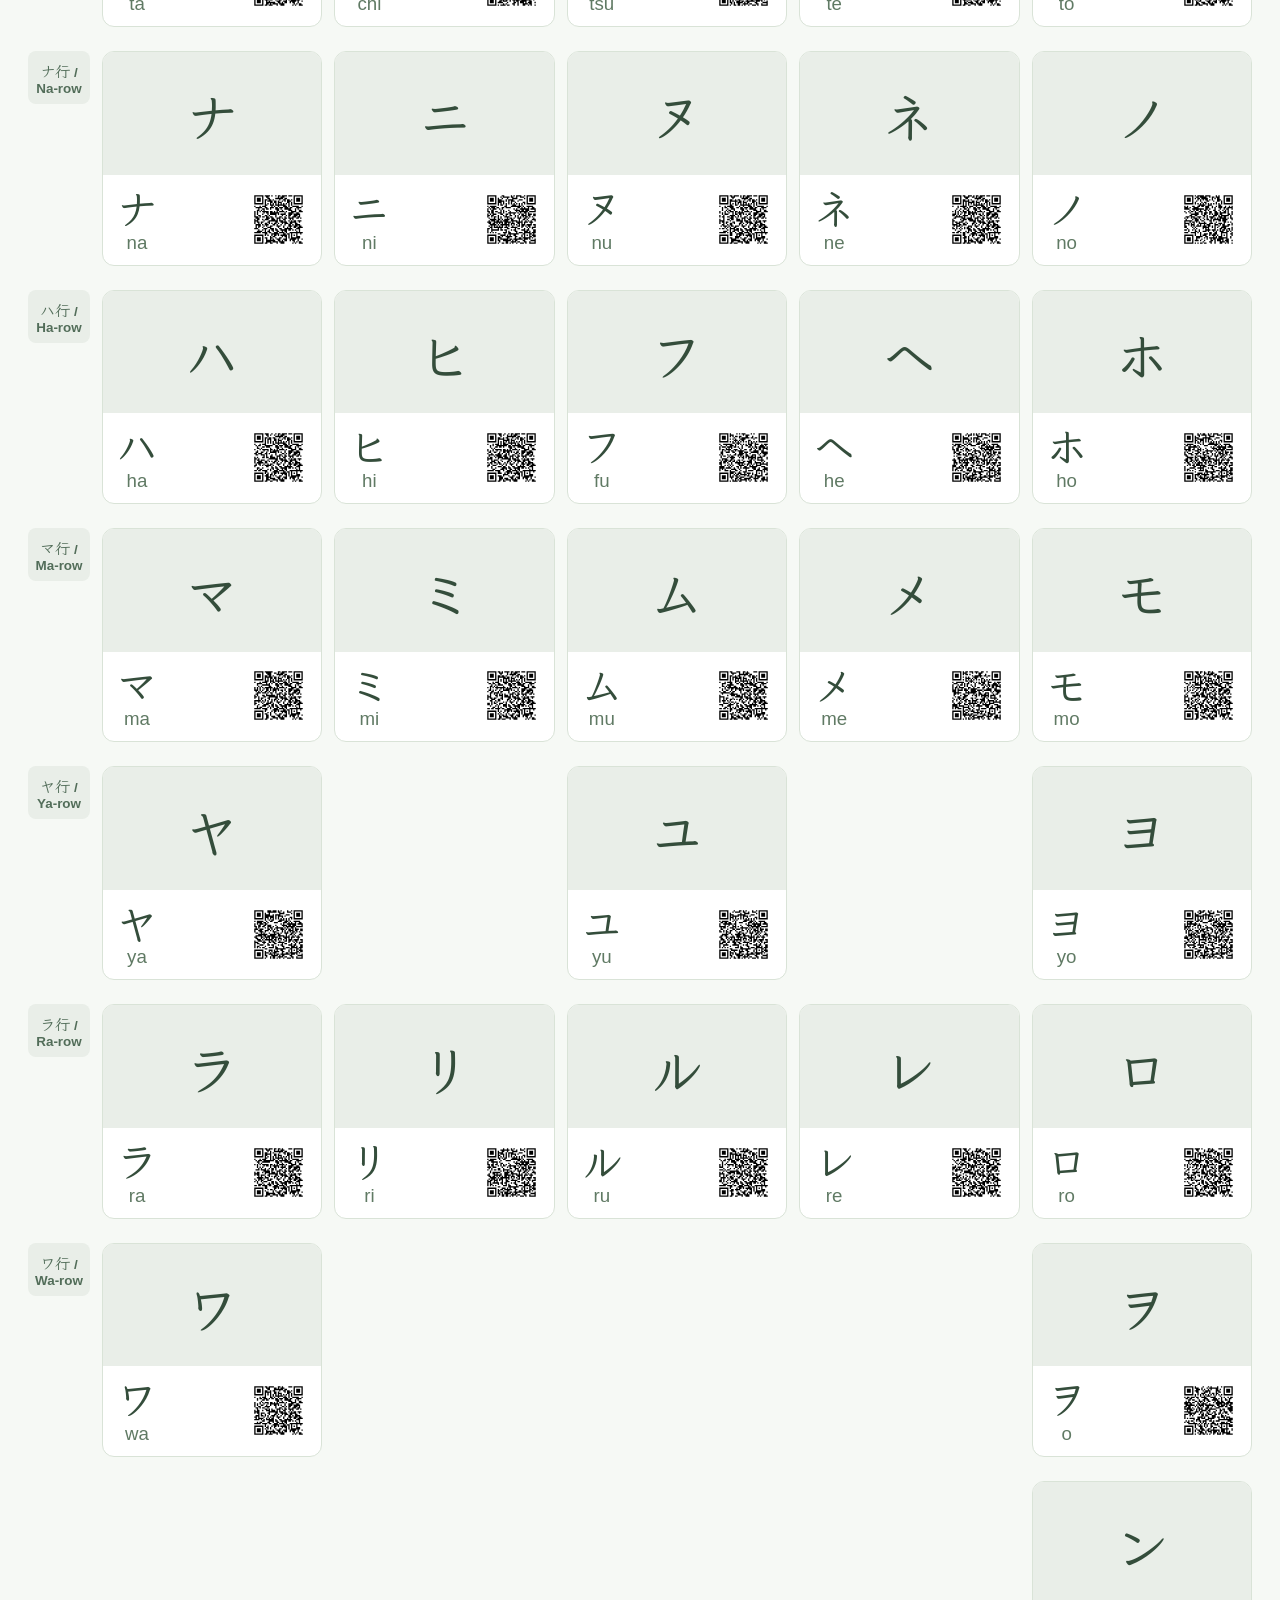
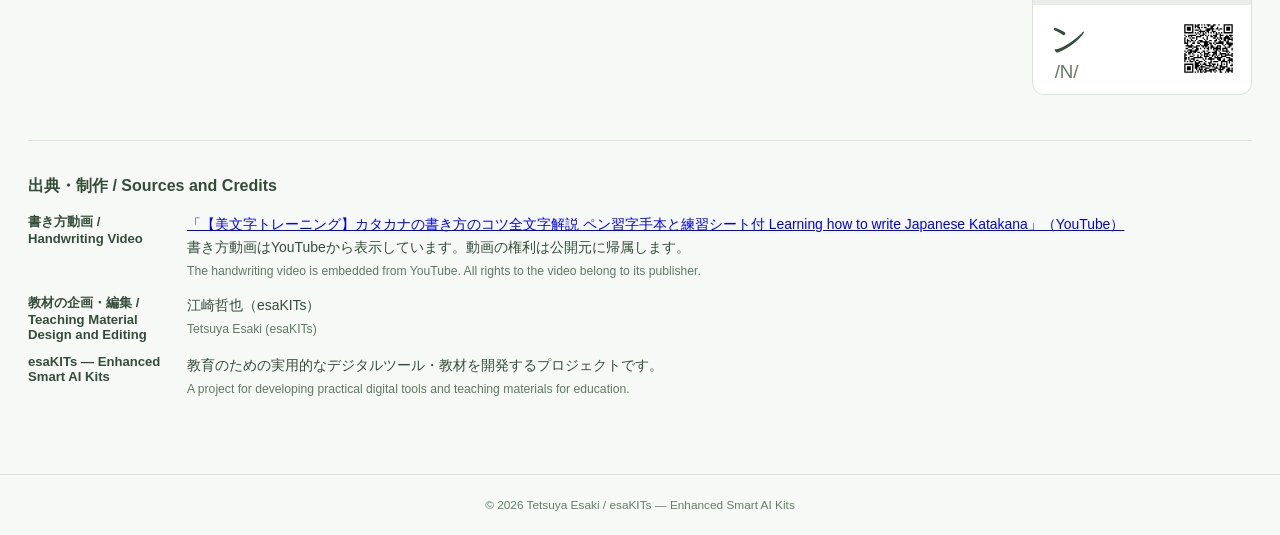
==== commit fc0ce3c4: "Remove incorrect attribution of katakana video to Kaho Ishino" ====
--- a/index.html
+++ b/index.html
@@ -1,4 +1,4 @@
-<!doctype html><html lang="ja"><head><meta charset="utf-8"><meta name="viewport" content="width=device-width,initial-scale=1"><meta name="robots" content="noindex,nofollow"><meta name="theme-color" content="#526D59"><title>Katakana Handwriting Videos / カタカナ書き方動画 | esaKITs</title><link rel="stylesheet" href="https://fonts.googleapis.com/css2?family=Klee+One:wght@600&display=swap"><style>html:not(.klee-ready) .selected-kana{visibility:hidden}</style><script>if(document.fonts&&document.fonts.load){document.fonts.load('600 64px "Klee One"','ア').then(()=>document.documentElement.classList.add("klee-ready")).catch(()=>document.documentElement.classList.add("klee-ready"));}else{document.documentElement.classList.add("klee-ready")}</script><link rel="stylesheet" href="style.css?v=43"><style>.tips-option{display:inline-flex;align-items:center;gap:9px;margin-left:22px;color:#344D3B;font-size:.84rem;font-weight:600;user-select:none;min-width:0;flex:1}.tips-option-text{display:flex;align-items:center;gap:5px;white-space:nowrap;min-width:0}.tips-option-text small{font-size:.74rem;font-weight:500;color:#607a64}.tips-audio-icon{width:18px;height:18px;display:block;flex:none}.tips-switch{position:relative;display:inline-flex;align-items:center;flex:none}.tips-switch input{position:absolute;opacity:0;width:1px;height:1px}.tips-switch-track{display:block;width:46px;height:26px;border-radius:999px;background:#cbd5ca;border:1px solid #b8c7b7;position:relative;transition:.18s}.tips-switch-track::after{content:"";position:absolute;width:20px;height:20px;left:2px;top:2px;border-radius:50%;background:#fff;box-shadow:0 1px 3px #0003;transition:.18s}.tips-switch input:checked+.tips-switch-track{background:#526D59;border-color:#526D59}.tips-switch input:checked+.tips-switch-track::after{transform:translateX(20px)}.tips-switch input:focus-visible+.tips-switch-track{outline:3px solid #9db4a1;outline-offset:2px}.caption-reveal{height:0;overflow:hidden;transition:height 1.05s cubic-bezier(.22,1,.36,1)}.tips-enabled .caption-reveal{height:5.4em}.tip-caption{box-sizing:border-box;margin:0 12px;padding:9px 12px;border-radius:10px;background:#f2f5f2;border:1px solid #d7e0d7;color:#294230;font-size:.9rem;line-height:1.45;font-weight:400;height:5.4em;overflow:hidden;display:block;text-align:left}.tip-caption{opacity:0;transform:translateY(-5px);transition:opacity .75s ease .14s,transform .95s cubic-bezier(.22,1,.36,1)}.tips-enabled .tip-caption{opacity:1;transform:translateY(0)}.tip-caption strong{font-weight:750;white-space:nowrap}.tips-enabled .tip-caption[hidden]{display:flex!important;visibility:visible}@media(max-width:620px){.caption-reveal,.tips-enabled .caption-reveal{height:0}.tips-enabled .caption-reveal{height:6.2em}.tip-caption{font-size:.82rem;padding:8px 10px;height:6.2em;margin:0 10px}}@media(prefers-reduced-motion:reduce){.caption-reveal,.tip-caption{transition:none}}@media(max-width:620px){.controls{flex-wrap:nowrap!important}.tips-option{margin:0 0 0 16px;padding:0;gap:6px;min-width:0}.tips-option-text{white-space:nowrap;font-size:.78rem;gap:4px}.tips-option-text small{font-size:.68rem}.tips-audio-icon{width:16px;height:16px}.tips-switch-track{width:42px;height:24px}.tips-switch-track::after{width:18px;height:18px}.tips-switch input:checked+.tips-switch-track::after{transform:translateX(18px)}.tip-caption{font-size:.82rem;padding:8px 10px;height:6.2em;margin:0 10px}}</style><script src="app.js?v=42" defer></script><style id="loop-help-critical">
+<!doctype html><html lang="ja"><head><meta charset="utf-8"><meta name="viewport" content="width=device-width,initial-scale=1"><meta name="robots" content="noindex,nofollow"><meta name="theme-color" content="#526D59"><title>Katakana Handwriting Videos / カタカナ書き方動画 | esaKITs</title><link rel="stylesheet" href="https://fonts.googleapis.com/css2?family=Klee+One:wght@600&display=swap"><style>html:not(.klee-ready) .selected-kana{visibility:hidden}</style><script>if(document.fonts&&document.fonts.load){document.fonts.load('600 64px "Klee One"','ア').then(()=>document.documentElement.classList.add("klee-ready")).catch(()=>document.documentElement.classList.add("klee-ready"));}else{document.documentElement.classList.add("klee-ready")}</script><link rel="stylesheet" href="style.css?v=43"><style>.tips-option{display:inline-flex;align-items:center;gap:9px;margin-left:22px;color:#344D3B;font-size:.84rem;font-weight:600;user-select:none;min-width:0;flex:1}.tips-option-text{display:flex;align-items:center;gap:5px;white-space:nowrap;min-width:0}.tips-option-text small{font-size:.74rem;font-weight:500;color:#607a64}.tips-audio-icon{width:18px;height:18px;display:block;flex:none}.tips-switch{position:relative;display:inline-flex;align-items:center;flex:none}.tips-switch input{position:absolute;opacity:0;width:1px;height:1px}.tips-switch-track{display:block;width:46px;height:26px;border-radius:999px;background:#cbd5ca;border:1px solid #b8c7b7;position:relative;transition:.18s}.tips-switch-track::after{content:"";position:absolute;width:20px;height:20px;left:2px;top:2px;border-radius:50%;background:#fff;box-shadow:0 1px 3px #0003;transition:.18s}.tips-switch input:checked+.tips-switch-track{background:#526D59;border-color:#526D59}.tips-switch input:checked+.tips-switch-track::after{transform:translateX(20px)}.tips-switch input:focus-visible+.tips-switch-track{outline:3px solid #9db4a1;outline-offset:2px}.caption-reveal{height:0;overflow:hidden;transition:height 1.05s cubic-bezier(.22,1,.36,1)}.tips-enabled .caption-reveal{height:5.4em}.tip-caption{box-sizing:border-box;margin:0 12px;padding:9px 12px;border-radius:10px;background:#f2f5f2;border:1px solid #d7e0d7;color:#294230;font-size:.9rem;line-height:1.45;font-weight:400;height:5.4em;overflow:hidden;display:block;text-align:left}.tip-caption{opacity:0;transform:translateY(-5px);transition:opacity .75s ease .14s,transform .95s cubic-bezier(.22,1,.36,1)}.tips-enabled .tip-caption{opacity:1;transform:translateY(0)}.tip-caption strong{font-weight:750;white-space:nowrap}.tips-enabled .tip-caption[hidden]{display:flex!important;visibility:visible}@media(max-width:620px){.caption-reveal,.tips-enabled .caption-reveal{height:0}.tips-enabled .caption-reveal{height:6.2em}.tip-caption{font-size:.82rem;padding:8px 10px;height:6.2em;margin:0 10px}}@media(prefers-reduced-motion:reduce){.caption-reveal,.tip-caption{transition:none}}@media(max-width:620px){.controls{flex-wrap:nowrap!important}.tips-option{margin:0 0 0 16px;padding:0;gap:6px;min-width:0}.tips-option-text{white-space:nowrap;font-size:.78rem;gap:4px}.tips-option-text small{font-size:.68rem}.tips-audio-icon{width:16px;height:16px}.tips-switch-track{width:42px;height:24px}.tips-switch-track::after{width:18px;height:18px}.tips-switch input:checked+.tips-switch-track::after{transform:translateX(18px)}.tip-caption{font-size:.82rem;padding:8px 10px;height:6.2em;margin:0 10px}}</style><script src="app.js?v=43" defer></script><style id="loop-help-critical">
 .controls .loop-help-wrap{display:flex;align-items:center;flex:0 0 24px;min-width:24px;width:24px;position:relative}
 .controls .loop-help-wrap #loop-help{box-sizing:border-box!important;display:flex!important;align-items:center!important;justify-content:center!important;flex:0 0 24px!important;width:24px!important;min-width:24px!important;max-width:24px!important;height:30px!important;min-height:30px!important;max-height:30px!important;padding:0!important;margin:0!important;border:0!important;border-radius:0!important;background:transparent!important;color:#526d59!important;font-size:22px!important;font-weight:400!important;line-height:1!important}
 #loop-help-popup[hidden]{display:none!important}
@@ -12,7 +12,7 @@
 <section class="credits" aria-labelledby="credits-title">
 <h2 id="credits-title">出典・制作 / <span lang="en">Sources and Credits</span></h2>
 <dl>
-<div><dt>書き方動画 / <span lang="en">Handwriting Video</span></dt><dd><a href="https://www.youtube.com/watch?v=Rn2W95wAbvI" target="_blank" rel="noopener noreferrer">石野華鳳氏 / <span lang="en">Kaho Ishino</span></a><br><a href="https://www.youtube.com/watch?v=Rn2W95wAbvI" target="_blank" rel="noopener noreferrer">「【美文字トレーニング】カタカナの書き方のコツ全文字解説 ペン習字手本と練習シート付 Learning how to write Japanese Katakana」（YouTube）</a><br>書き方動画はYouTubeから表示しています。動画の権利は公開元に帰属します。<br><span lang="en">The handwriting video is embedded from YouTube. All rights to the video belong to its publisher.</span></dd></div>
+<div><dt>書き方動画 / <span lang="en">Handwriting Video</span></dt><dd><a href="https://www.youtube.com/watch?v=Rn2W95wAbvI" target="_blank" rel="noopener noreferrer">「【美文字トレーニング】カタカナの書き方のコツ全文字解説 ペン習字手本と練習シート付 Learning how to write Japanese Katakana」（YouTube）</a><br>書き方動画はYouTubeから表示しています。動画の権利は公開元に帰属します。<br><span lang="en">The handwriting video is embedded from YouTube. All rights to the video belong to its publisher.</span></dd></div>
 <div><dt>教材の企画・編集 / <span lang="en">Teaching Material Design and Editing</span></dt><dd>江崎哲也（esaKITs）<br><span lang="en">Tetsuya Esaki (esaKITs)</span></dd></div>
 <div><dt lang="en">esaKITs — Enhanced Smart AI Kits</dt><dd>教育のための実用的なデジタルツール・教材を開発するプロジェクトです。<br><span lang="en">A project for developing practical digital tools and teaching materials for education.</span></dd></div>
 </dl>
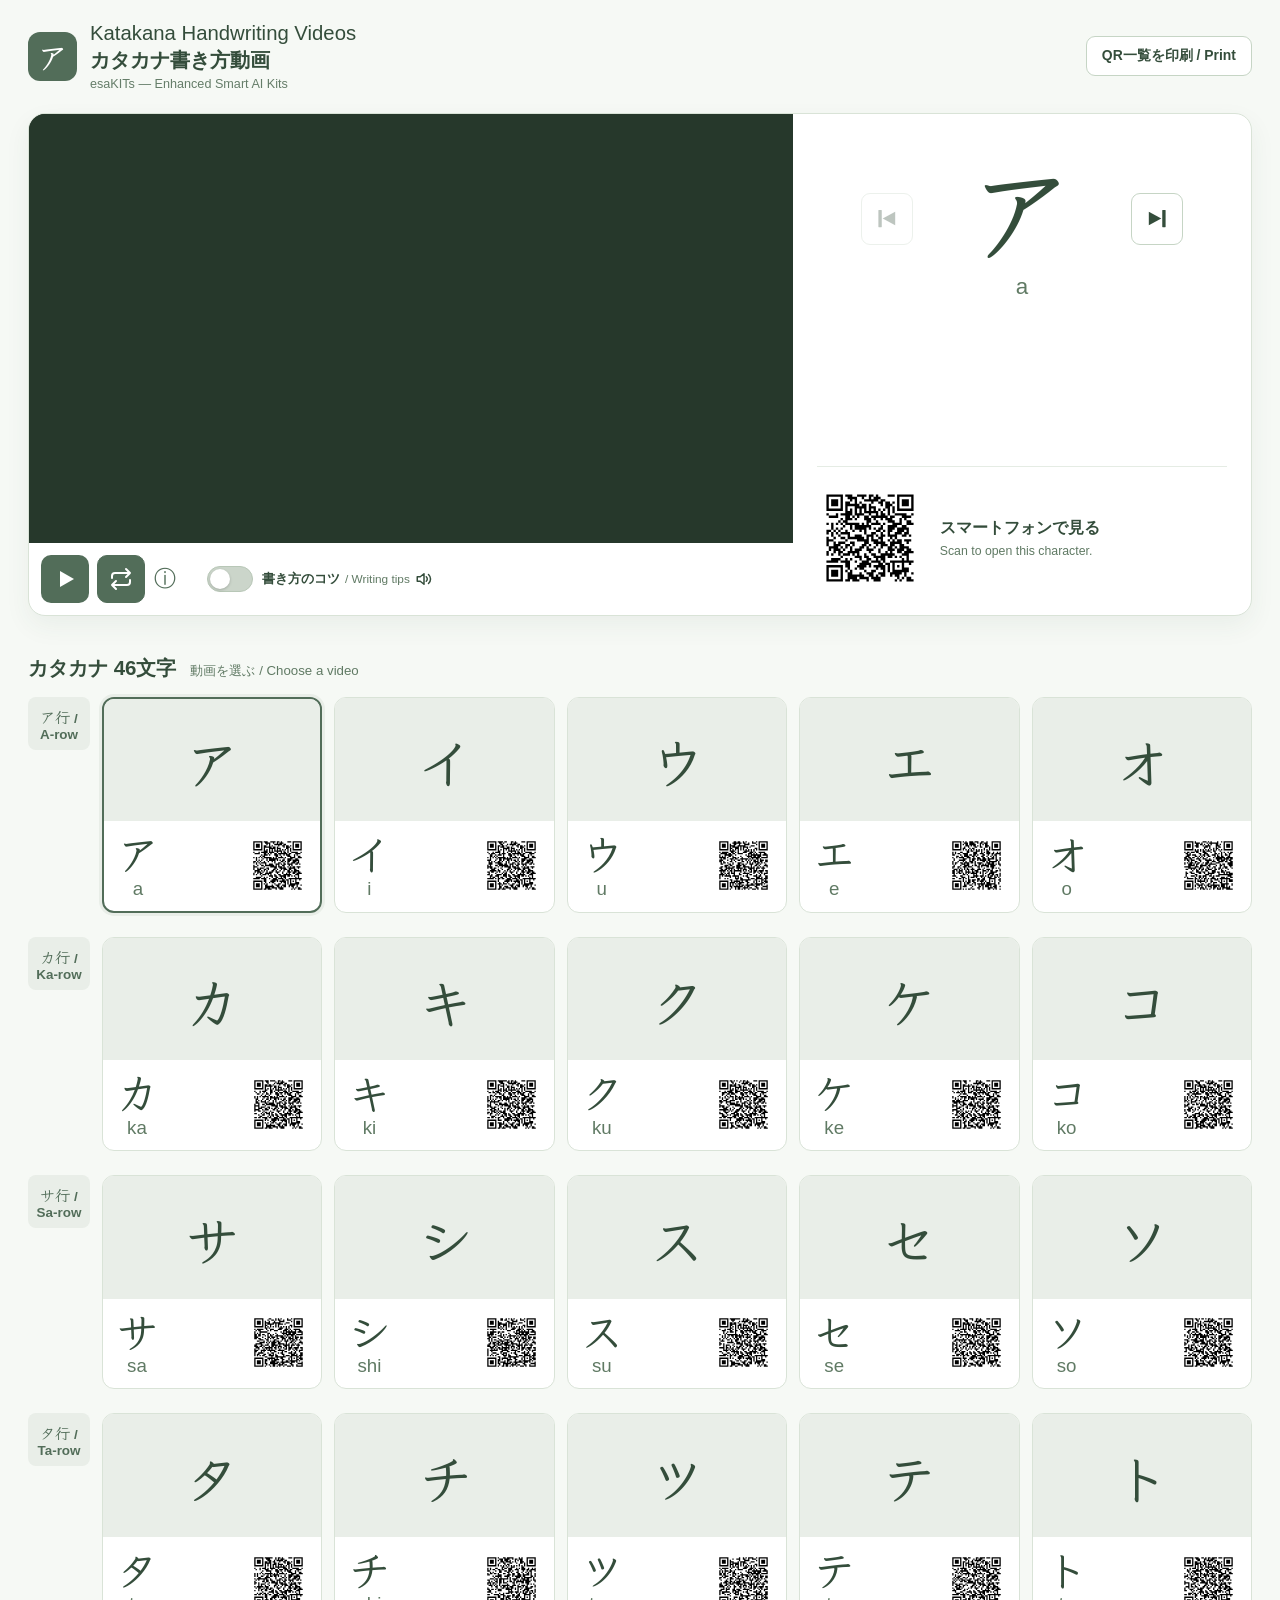
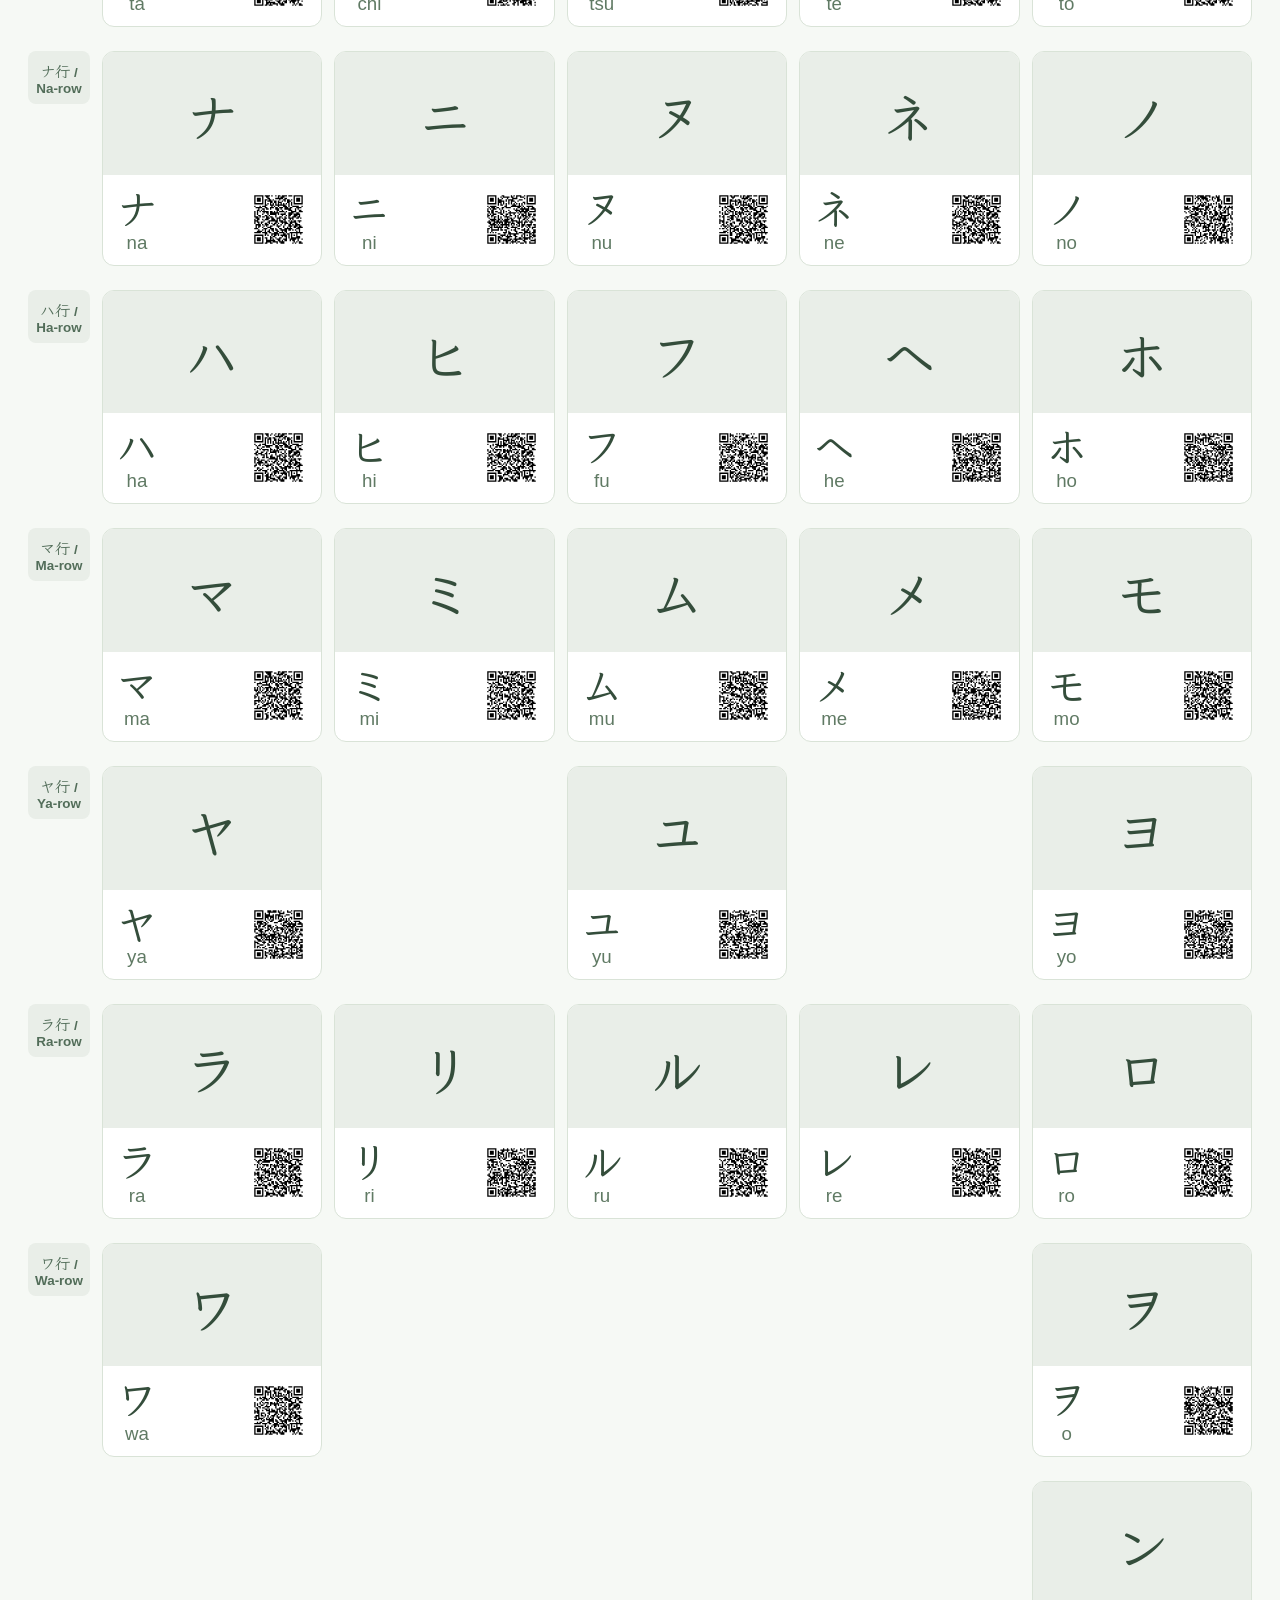
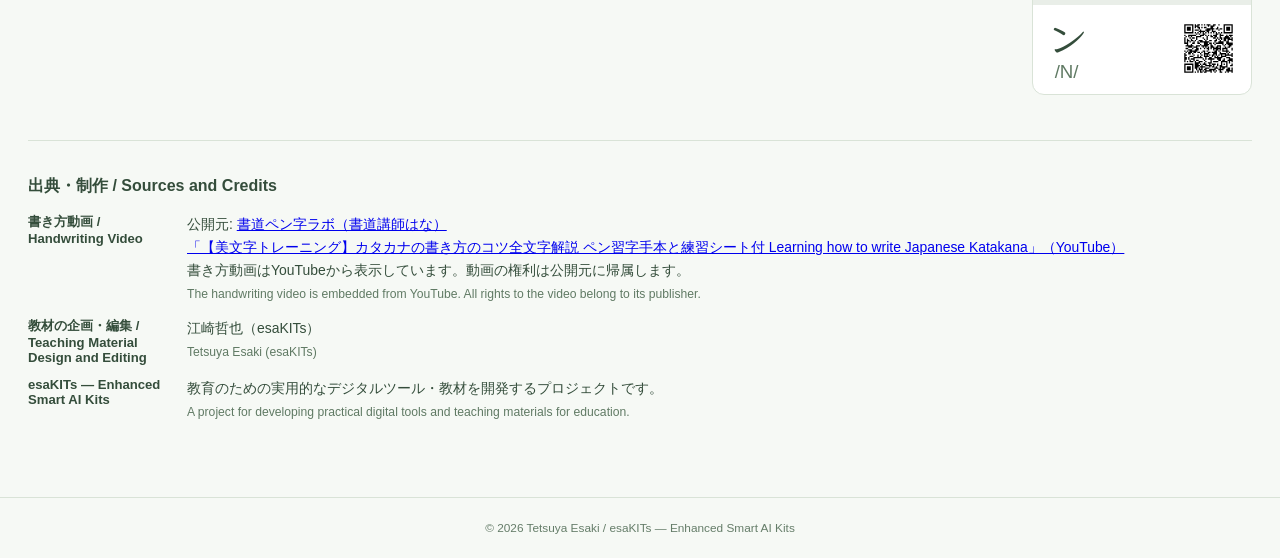
==== commit f4527cd8: "Credit verified publisher Shodou Penji Lab and calligraphy teacher Hana" ====
--- a/index.html
+++ b/index.html
@@ -12,7 +12,7 @@
 <section class="credits" aria-labelledby="credits-title">
 <h2 id="credits-title">出典・制作 / <span lang="en">Sources and Credits</span></h2>
 <dl>
-<div><dt>書き方動画 / <span lang="en">Handwriting Video</span></dt><dd><a href="https://www.youtube.com/watch?v=Rn2W95wAbvI" target="_blank" rel="noopener noreferrer">「【美文字トレーニング】カタカナの書き方のコツ全文字解説 ペン習字手本と練習シート付 Learning how to write Japanese Katakana」（YouTube）</a><br>書き方動画はYouTubeから表示しています。動画の権利は公開元に帰属します。<br><span lang="en">The handwriting video is embedded from YouTube. All rights to the video belong to its publisher.</span></dd></div>
+<div><dt>書き方動画 / <span lang="en">Handwriting Video</span></dt><dd>公開元: <a href="https://shodoupenji.hana8hana.com/katakanadouga/" target="_blank" rel="noopener noreferrer">書道ペン字ラボ（書道講師はな）</a><br><a href="https://www.youtube.com/watch?v=Rn2W95wAbvI" target="_blank" rel="noopener noreferrer">「【美文字トレーニング】カタカナの書き方のコツ全文字解説 ペン習字手本と練習シート付 Learning how to write Japanese Katakana」（YouTube）</a><br>書き方動画はYouTubeから表示しています。動画の権利は公開元に帰属します。<br><span lang="en">The handwriting video is embedded from YouTube. All rights to the video belong to its publisher.</span></dd></div>
 <div><dt>教材の企画・編集 / <span lang="en">Teaching Material Design and Editing</span></dt><dd>江崎哲也（esaKITs）<br><span lang="en">Tetsuya Esaki (esaKITs)</span></dd></div>
 <div><dt lang="en">esaKITs — Enhanced Smart AI Kits</dt><dd>教育のための実用的なデジタルツール・教材を開発するプロジェクトです。<br><span lang="en">A project for developing practical digital tools and teaching materials for education.</span></dd></div>
 </dl>
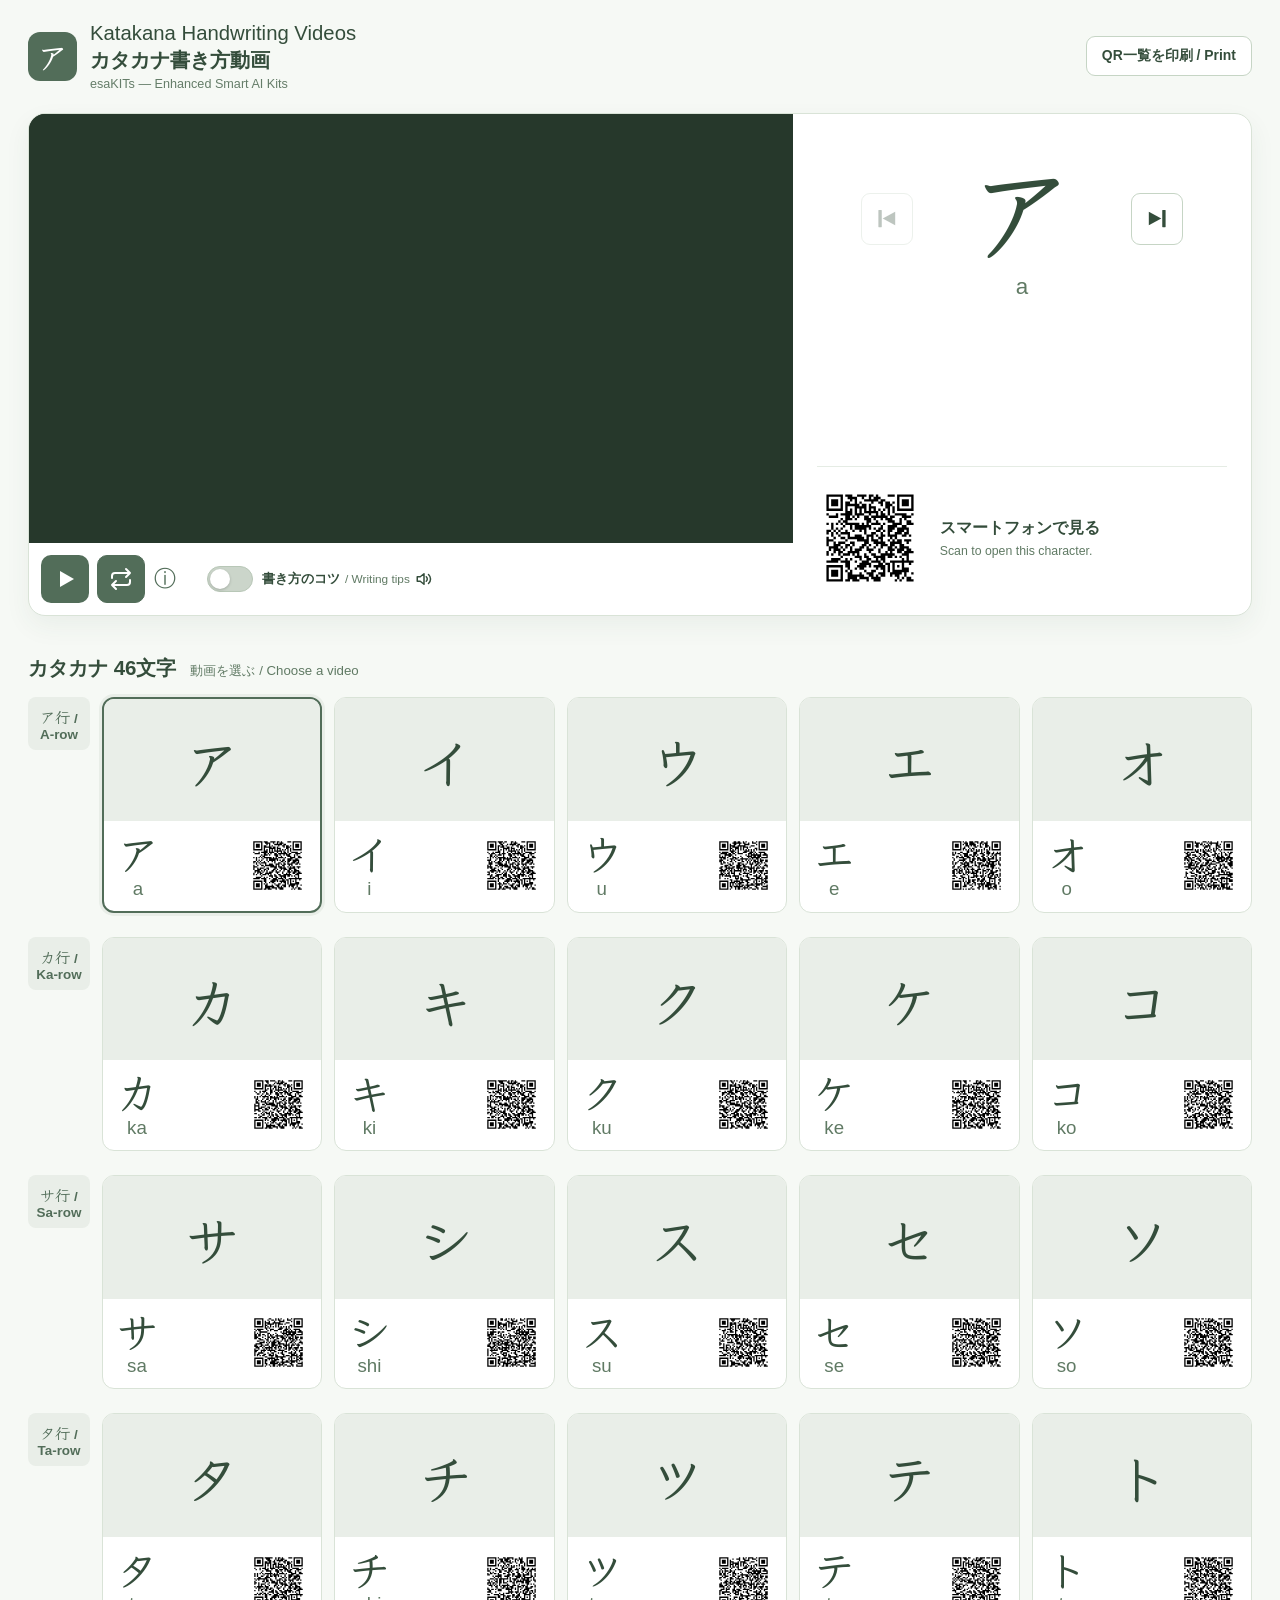
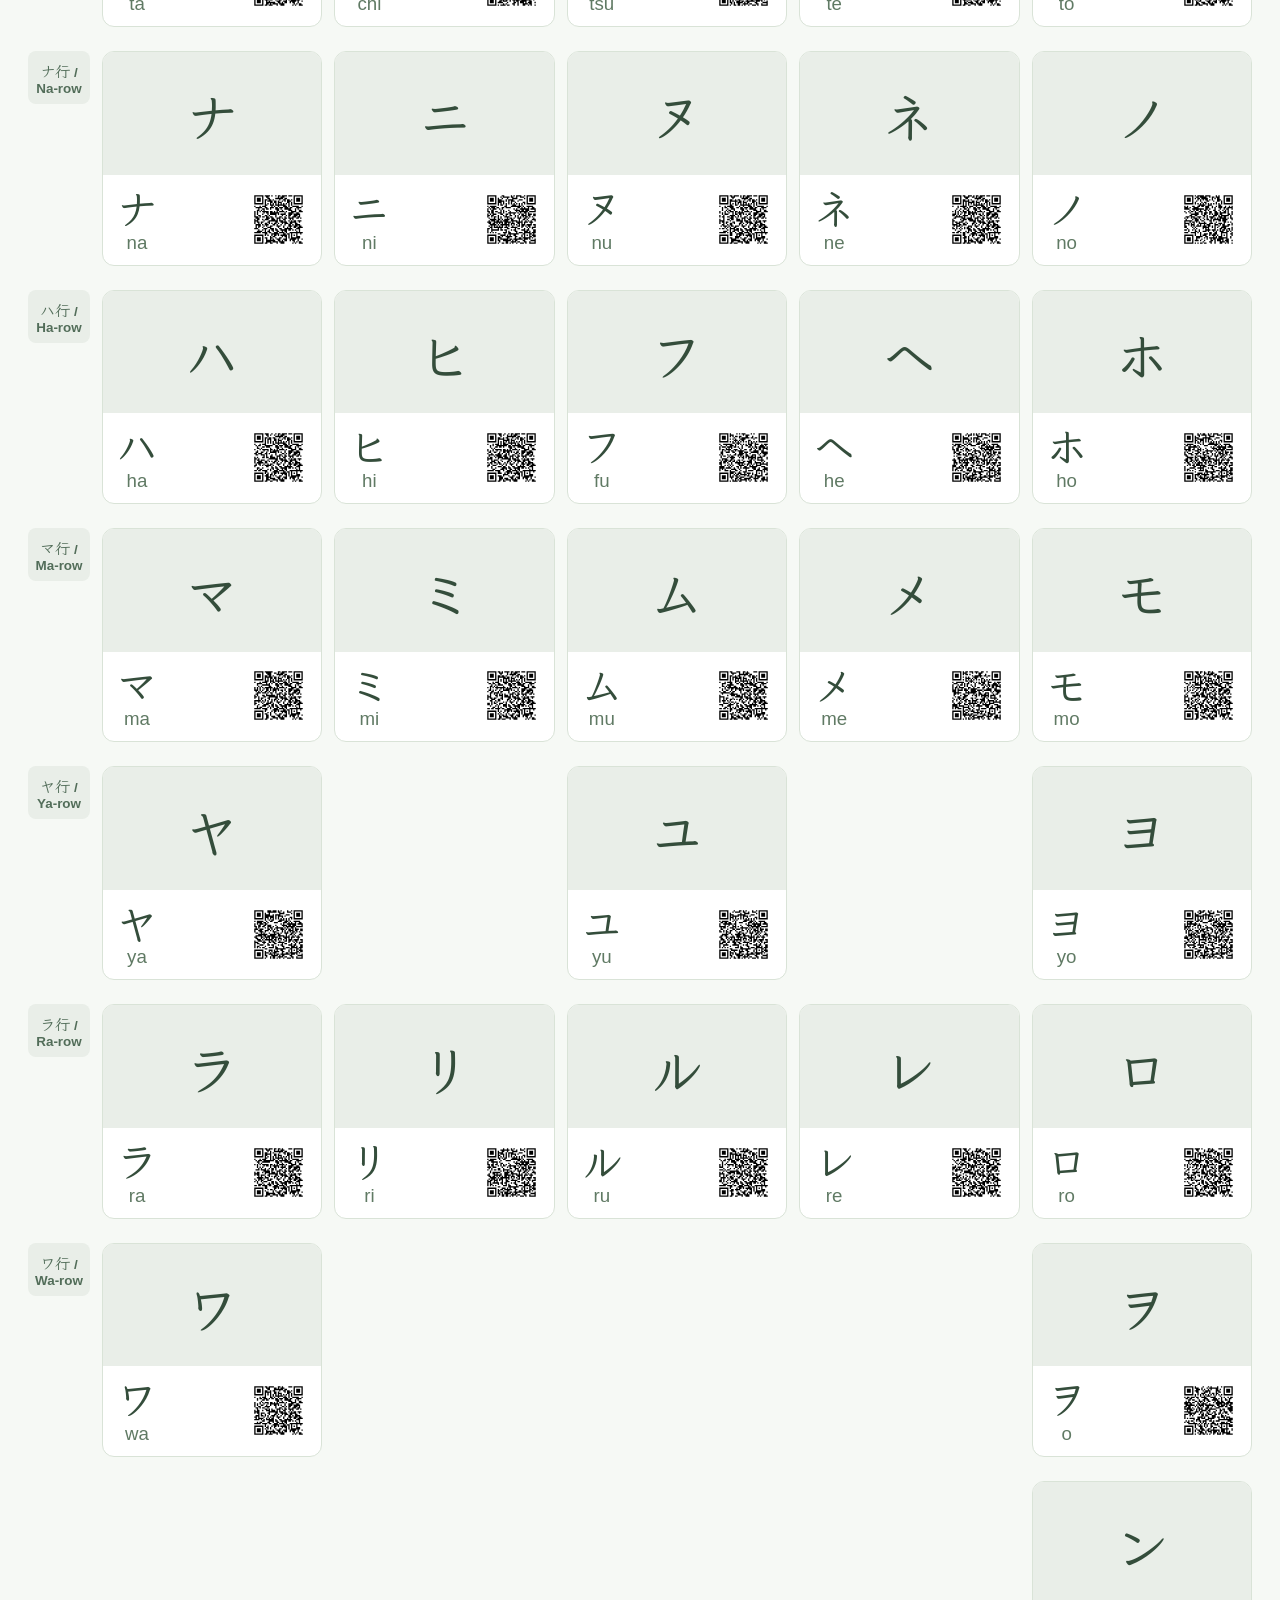
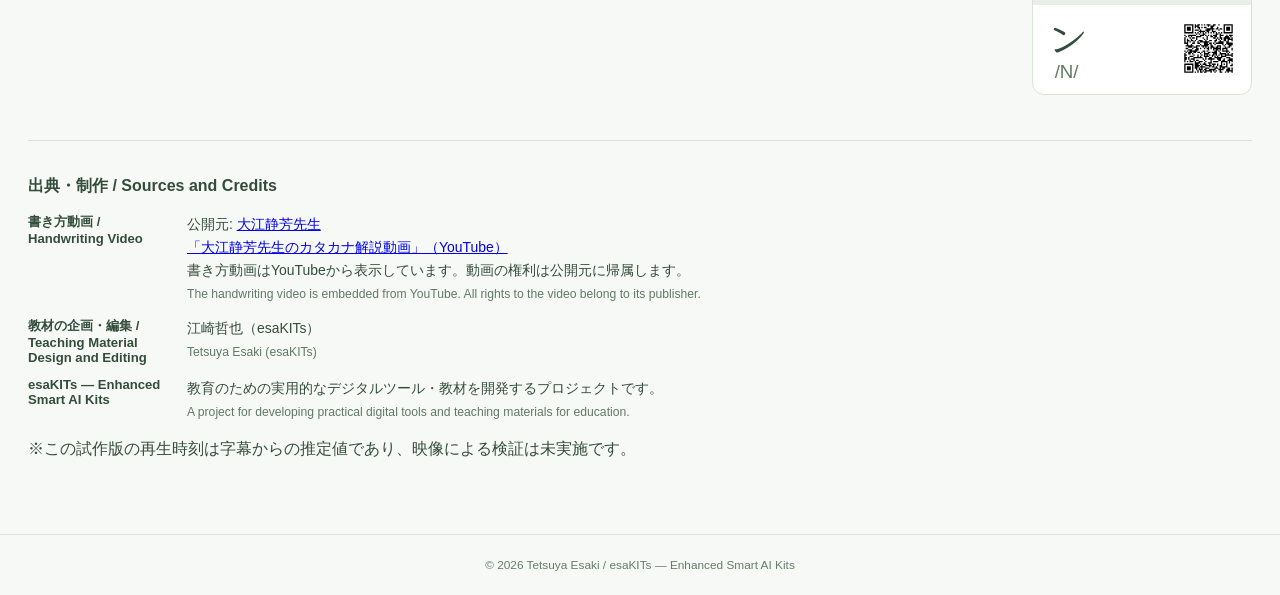
==== commit f2434760: "Update copied katakana page credits for Oe Seiho" ====
--- a/index.html
+++ b/index.html
@@ -1,4 +1,4 @@
-<!doctype html><html lang="ja"><head><meta charset="utf-8"><meta name="viewport" content="width=device-width,initial-scale=1"><meta name="robots" content="noindex,nofollow"><meta name="theme-color" content="#526D59"><title>Katakana Handwriting Videos / カタカナ書き方動画 | esaKITs</title><link rel="stylesheet" href="https://fonts.googleapis.com/css2?family=Klee+One:wght@600&display=swap"><style>html:not(.klee-ready) .selected-kana{visibility:hidden}</style><script>if(document.fonts&&document.fonts.load){document.fonts.load('600 64px "Klee One"','ア').then(()=>document.documentElement.classList.add("klee-ready")).catch(()=>document.documentElement.classList.add("klee-ready"));}else{document.documentElement.classList.add("klee-ready")}</script><link rel="stylesheet" href="style.css?v=43"><style>.tips-option{display:inline-flex;align-items:center;gap:9px;margin-left:22px;color:#344D3B;font-size:.84rem;font-weight:600;user-select:none;min-width:0;flex:1}.tips-option-text{display:flex;align-items:center;gap:5px;white-space:nowrap;min-width:0}.tips-option-text small{font-size:.74rem;font-weight:500;color:#607a64}.tips-audio-icon{width:18px;height:18px;display:block;flex:none}.tips-switch{position:relative;display:inline-flex;align-items:center;flex:none}.tips-switch input{position:absolute;opacity:0;width:1px;height:1px}.tips-switch-track{display:block;width:46px;height:26px;border-radius:999px;background:#cbd5ca;border:1px solid #b8c7b7;position:relative;transition:.18s}.tips-switch-track::after{content:"";position:absolute;width:20px;height:20px;left:2px;top:2px;border-radius:50%;background:#fff;box-shadow:0 1px 3px #0003;transition:.18s}.tips-switch input:checked+.tips-switch-track{background:#526D59;border-color:#526D59}.tips-switch input:checked+.tips-switch-track::after{transform:translateX(20px)}.tips-switch input:focus-visible+.tips-switch-track{outline:3px solid #9db4a1;outline-offset:2px}.caption-reveal{height:0;overflow:hidden;transition:height 1.05s cubic-bezier(.22,1,.36,1)}.tips-enabled .caption-reveal{height:5.4em}.tip-caption{box-sizing:border-box;margin:0 12px;padding:9px 12px;border-radius:10px;background:#f2f5f2;border:1px solid #d7e0d7;color:#294230;font-size:.9rem;line-height:1.45;font-weight:400;height:5.4em;overflow:hidden;display:block;text-align:left}.tip-caption{opacity:0;transform:translateY(-5px);transition:opacity .75s ease .14s,transform .95s cubic-bezier(.22,1,.36,1)}.tips-enabled .tip-caption{opacity:1;transform:translateY(0)}.tip-caption strong{font-weight:750;white-space:nowrap}.tips-enabled .tip-caption[hidden]{display:flex!important;visibility:visible}@media(max-width:620px){.caption-reveal,.tips-enabled .caption-reveal{height:0}.tips-enabled .caption-reveal{height:6.2em}.tip-caption{font-size:.82rem;padding:8px 10px;height:6.2em;margin:0 10px}}@media(prefers-reduced-motion:reduce){.caption-reveal,.tip-caption{transition:none}}@media(max-width:620px){.controls{flex-wrap:nowrap!important}.tips-option{margin:0 0 0 16px;padding:0;gap:6px;min-width:0}.tips-option-text{white-space:nowrap;font-size:.78rem;gap:4px}.tips-option-text small{font-size:.68rem}.tips-audio-icon{width:16px;height:16px}.tips-switch-track{width:42px;height:24px}.tips-switch-track::after{width:18px;height:18px}.tips-switch input:checked+.tips-switch-track::after{transform:translateX(18px)}.tip-caption{font-size:.82rem;padding:8px 10px;height:6.2em;margin:0 10px}}</style><script src="app.js?v=43" defer></script><style id="loop-help-critical">
+<!doctype html><html lang="ja"><head><meta charset="utf-8"><meta name="viewport" content="width=device-width,initial-scale=1"><meta name="robots" content="noindex,nofollow"><meta name="theme-color" content="#526D59"><title>Katakana Handwriting Videos / カタカナ書き方動画 | esaKITs</title><link rel="stylesheet" href="https://fonts.googleapis.com/css2?family=Klee+One:wght@600&display=swap"><style>html:not(.klee-ready) .selected-kana{visibility:hidden}</style><script>if(document.fonts&&document.fonts.load){document.fonts.load('600 64px "Klee One"','ア').then(()=>document.documentElement.classList.add("klee-ready")).catch(()=>document.documentElement.classList.add("klee-ready"));}else{document.documentElement.classList.add("klee-ready")}</script><link rel="stylesheet" href="style.css?v=43"><style>.tips-option{display:inline-flex;align-items:center;gap:9px;margin-left:22px;color:#344D3B;font-size:.84rem;font-weight:600;user-select:none;min-width:0;flex:1}.tips-option-text{display:flex;align-items:center;gap:5px;white-space:nowrap;min-width:0}.tips-option-text small{font-size:.74rem;font-weight:500;color:#607a64}.tips-audio-icon{width:18px;height:18px;display:block;flex:none}.tips-switch{position:relative;display:inline-flex;align-items:center;flex:none}.tips-switch input{position:absolute;opacity:0;width:1px;height:1px}.tips-switch-track{display:block;width:46px;height:26px;border-radius:999px;background:#cbd5ca;border:1px solid #b8c7b7;position:relative;transition:.18s}.tips-switch-track::after{content:"";position:absolute;width:20px;height:20px;left:2px;top:2px;border-radius:50%;background:#fff;box-shadow:0 1px 3px #0003;transition:.18s}.tips-switch input:checked+.tips-switch-track{background:#526D59;border-color:#526D59}.tips-switch input:checked+.tips-switch-track::after{transform:translateX(20px)}.tips-switch input:focus-visible+.tips-switch-track{outline:3px solid #9db4a1;outline-offset:2px}.caption-reveal{height:0;overflow:hidden;transition:height 1.05s cubic-bezier(.22,1,.36,1)}.tips-enabled .caption-reveal{height:5.4em}.tip-caption{box-sizing:border-box;margin:0 12px;padding:9px 12px;border-radius:10px;background:#f2f5f2;border:1px solid #d7e0d7;color:#294230;font-size:.9rem;line-height:1.45;font-weight:400;height:5.4em;overflow:hidden;display:block;text-align:left}.tip-caption{opacity:0;transform:translateY(-5px);transition:opacity .75s ease .14s,transform .95s cubic-bezier(.22,1,.36,1)}.tips-enabled .tip-caption{opacity:1;transform:translateY(0)}.tip-caption strong{font-weight:750;white-space:nowrap}.tips-enabled .tip-caption[hidden]{display:flex!important;visibility:visible}@media(max-width:620px){.caption-reveal,.tips-enabled .caption-reveal{height:0}.tips-enabled .caption-reveal{height:6.2em}.tip-caption{font-size:.82rem;padding:8px 10px;height:6.2em;margin:0 10px}}@media(prefers-reduced-motion:reduce){.caption-reveal,.tip-caption{transition:none}}@media(max-width:620px){.controls{flex-wrap:nowrap!important}.tips-option{margin:0 0 0 16px;padding:0;gap:6px;min-width:0}.tips-option-text{white-space:nowrap;font-size:.78rem;gap:4px}.tips-option-text small{font-size:.68rem}.tips-audio-icon{width:16px;height:16px}.tips-switch-track{width:42px;height:24px}.tips-switch-track::after{width:18px;height:18px}.tips-switch input:checked+.tips-switch-track::after{transform:translateX(18px)}.tip-caption{font-size:.82rem;padding:8px 10px;height:6.2em;margin:0 10px}}</style><script src="app.js?v=oe2" defer></script><style id="loop-help-critical">
 .controls .loop-help-wrap{display:flex;align-items:center;flex:0 0 24px;min-width:24px;width:24px;position:relative}
 .controls .loop-help-wrap #loop-help{box-sizing:border-box!important;display:flex!important;align-items:center!important;justify-content:center!important;flex:0 0 24px!important;width:24px!important;min-width:24px!important;max-width:24px!important;height:30px!important;min-height:30px!important;max-height:30px!important;padding:0!important;margin:0!important;border:0!important;border-radius:0!important;background:transparent!important;color:#526d59!important;font-size:22px!important;font-weight:400!important;line-height:1!important}
 #loop-help-popup[hidden]{display:none!important}
@@ -12,8 +12,8 @@
 <section class="credits" aria-labelledby="credits-title">
 <h2 id="credits-title">出典・制作 / <span lang="en">Sources and Credits</span></h2>
 <dl>
-<div><dt>書き方動画 / <span lang="en">Handwriting Video</span></dt><dd>公開元: <a href="https://shodoupenji.hana8hana.com/katakanadouga/" target="_blank" rel="noopener noreferrer">書道ペン字ラボ（書道講師はな）</a><br><a href="https://www.youtube.com/watch?v=Rn2W95wAbvI" target="_blank" rel="noopener noreferrer">「【美文字トレーニング】カタカナの書き方のコツ全文字解説 ペン習字手本と練習シート付 Learning how to write Japanese Katakana」（YouTube）</a><br>書き方動画はYouTubeから表示しています。動画の権利は公開元に帰属します。<br><span lang="en">The handwriting video is embedded from YouTube. All rights to the video belong to its publisher.</span></dd></div>
+<div><dt>書き方動画 / <span lang="en">Handwriting Video</span></dt><dd>公開元: <a href="https://www.youtube.com/watch?v=N_IMNX4BZhU" target="_blank" rel="noopener noreferrer">大江静芳先生</a><br><a href="https://www.youtube.com/watch?v=N_IMNX4BZhU" target="_blank" rel="noopener noreferrer">「大江静芳先生のカタカナ解説動画」（YouTube）</a><br>書き方動画はYouTubeから表示しています。動画の権利は公開元に帰属します。<br><span lang="en">The handwriting video is embedded from YouTube. All rights to the video belong to its publisher.</span></dd></div>
 <div><dt>教材の企画・編集 / <span lang="en">Teaching Material Design and Editing</span></dt><dd>江崎哲也（esaKITs）<br><span lang="en">Tetsuya Esaki (esaKITs)</span></dd></div>
 <div><dt lang="en">esaKITs — Enhanced Smart AI Kits</dt><dd>教育のための実用的なデジタルツール・教材を開発するプロジェクトです。<br><span lang="en">A project for developing practical digital tools and teaching materials for education.</span></dd></div>
-</dl>
+</dl><p>※この試作版の再生時刻は字幕からの推定値であり、映像による検証は未実施です。</p>
 </section></main><footer>© 2026 Tetsuya Esaki / esaKITs — Enhanced Smart AI Kits</footer><div id="loop-help-popup" class="loop-help-popup" role="region" aria-label="ループ再生の説明" hidden><strong>ループ再生 / Loop Playback</strong><p>ループ再生には、ループボタンの左にある▶ボタンを使ってください。YouTube動画内の再生ボタンでは正しくループしません。</p><p lang="en">To loop the video, use the ▶ button to the left of the loop button. Looping may not work correctly with the YouTube play button.</p></div></body></html>
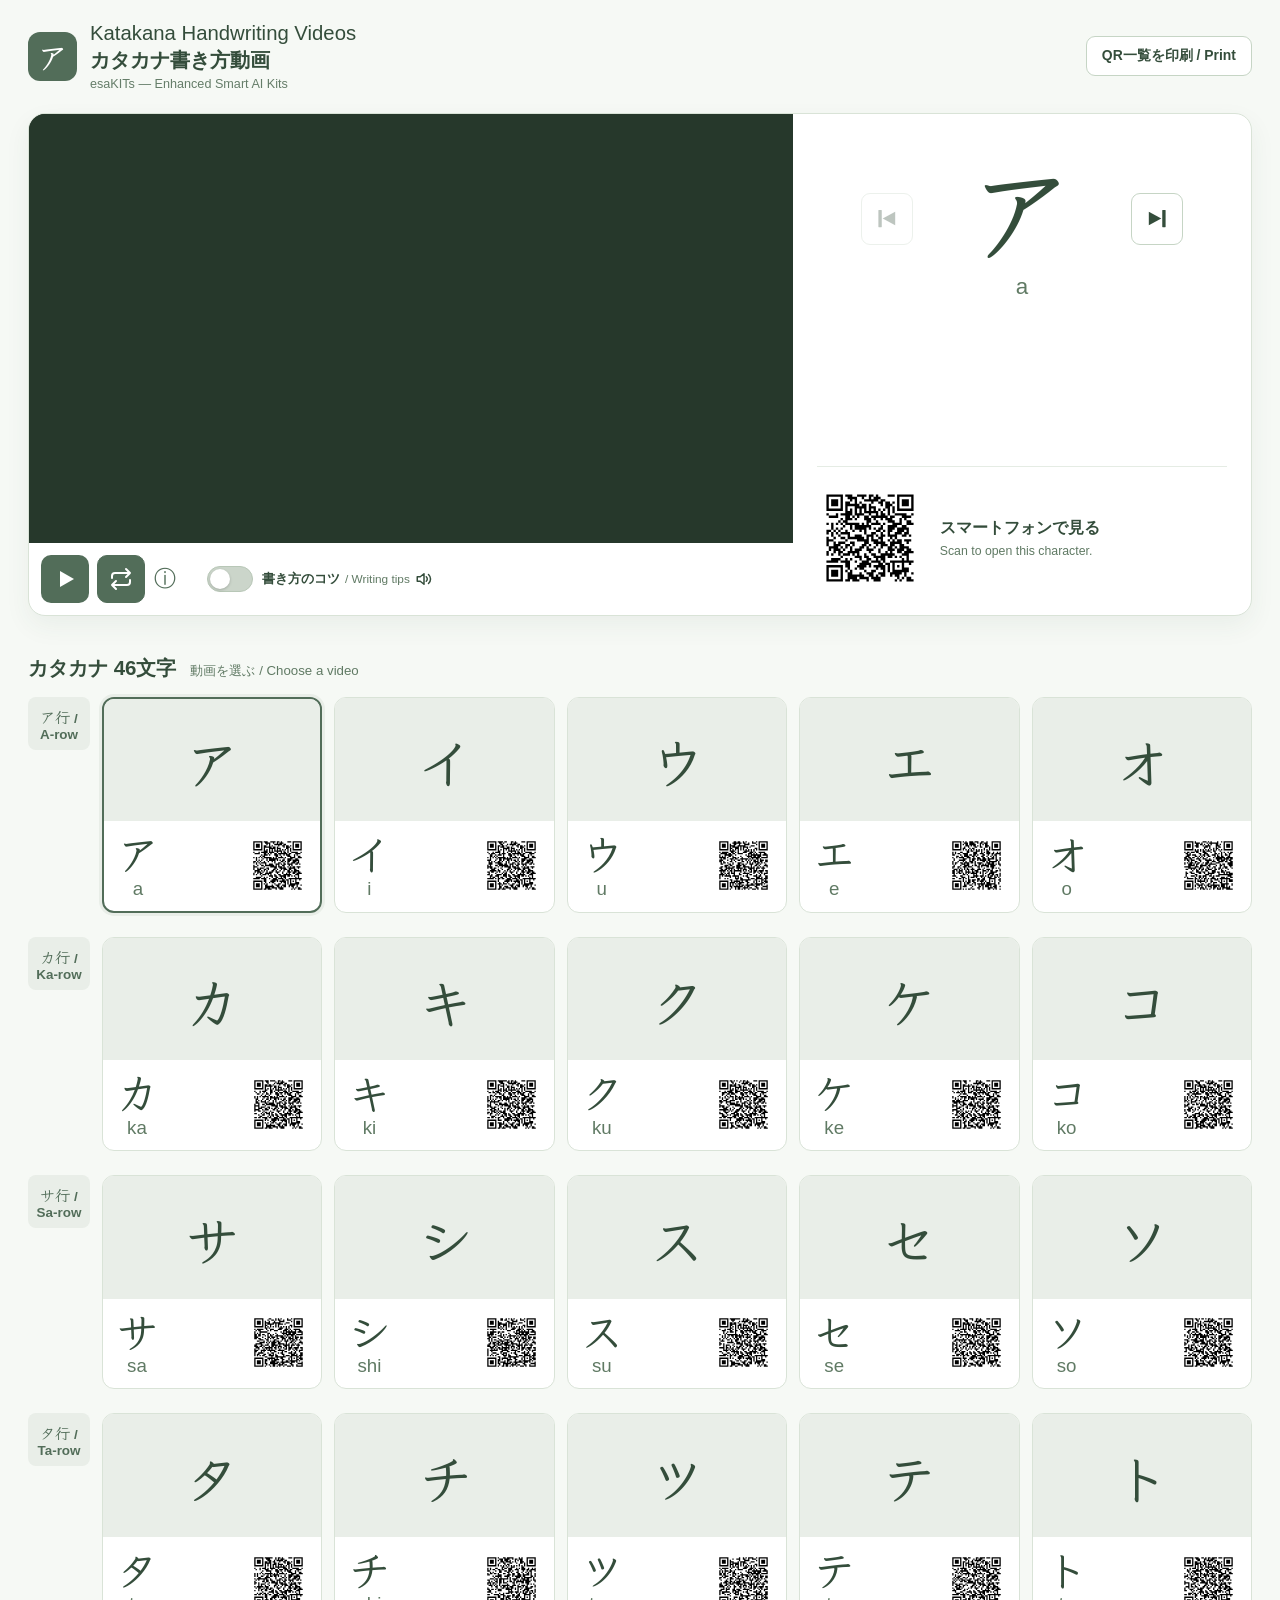
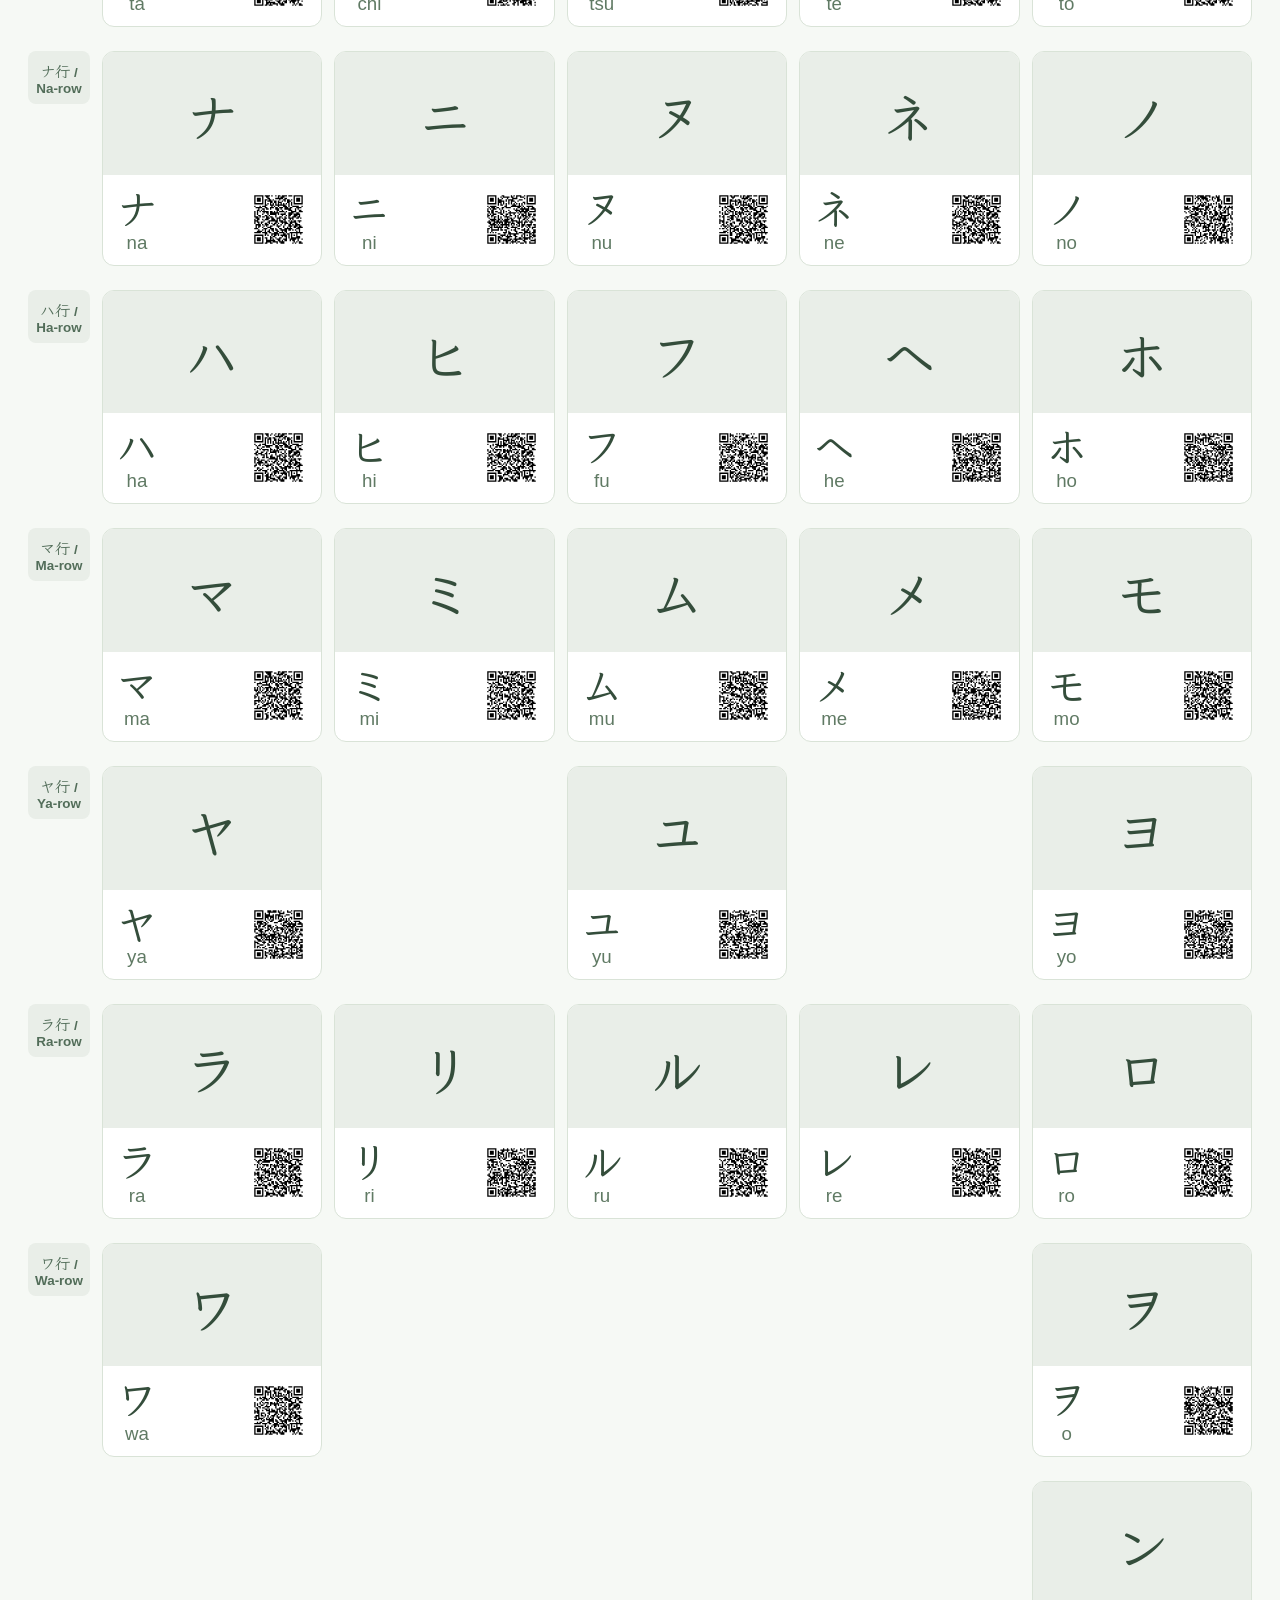
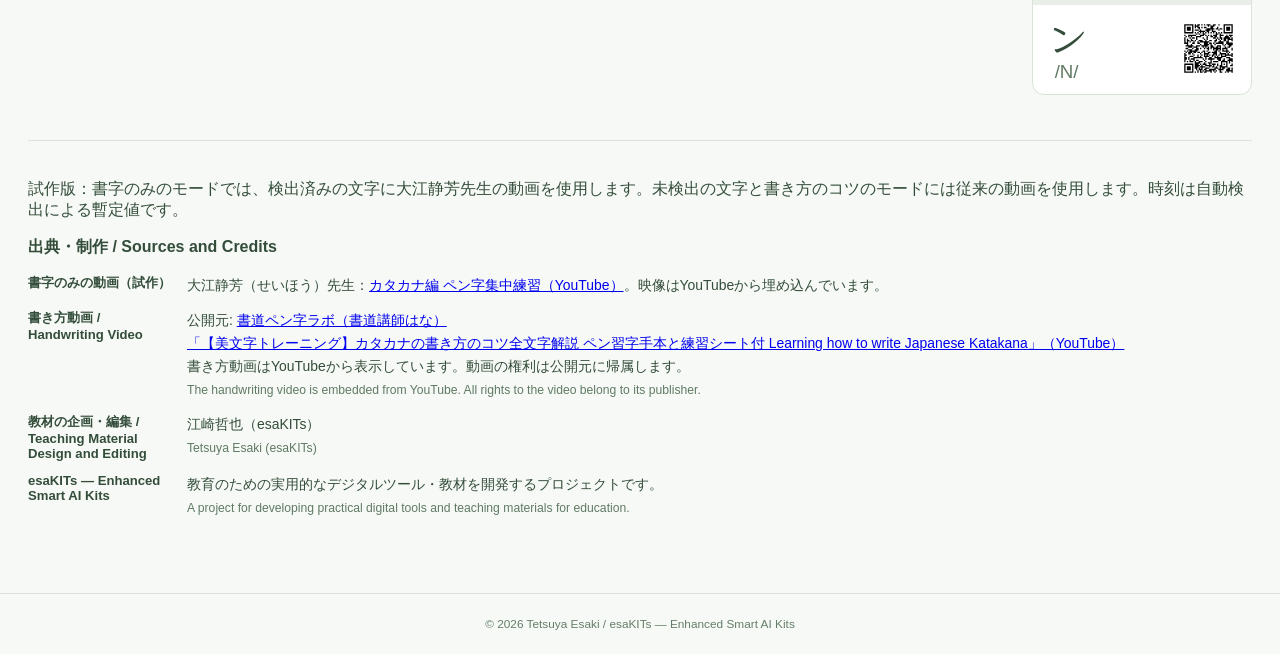
==== commit a8a47ba3: "Label provisional Seiho prototype and credit both handwriting video sources" ====
--- a/index.html
+++ b/index.html
@@ -1,4 +1,4 @@
-<!doctype html><html lang="ja"><head><meta charset="utf-8"><meta name="viewport" content="width=device-width,initial-scale=1"><meta name="robots" content="noindex,nofollow"><meta name="theme-color" content="#526D59"><title>Katakana Handwriting Videos / カタカナ書き方動画 | esaKITs</title><link rel="stylesheet" href="https://fonts.googleapis.com/css2?family=Klee+One:wght@600&display=swap"><style>html:not(.klee-ready) .selected-kana{visibility:hidden}</style><script>if(document.fonts&&document.fonts.load){document.fonts.load('600 64px "Klee One"','ア').then(()=>document.documentElement.classList.add("klee-ready")).catch(()=>document.documentElement.classList.add("klee-ready"));}else{document.documentElement.classList.add("klee-ready")}</script><link rel="stylesheet" href="style.css?v=43"><style>.tips-option{display:inline-flex;align-items:center;gap:9px;margin-left:22px;color:#344D3B;font-size:.84rem;font-weight:600;user-select:none;min-width:0;flex:1}.tips-option-text{display:flex;align-items:center;gap:5px;white-space:nowrap;min-width:0}.tips-option-text small{font-size:.74rem;font-weight:500;color:#607a64}.tips-audio-icon{width:18px;height:18px;display:block;flex:none}.tips-switch{position:relative;display:inline-flex;align-items:center;flex:none}.tips-switch input{position:absolute;opacity:0;width:1px;height:1px}.tips-switch-track{display:block;width:46px;height:26px;border-radius:999px;background:#cbd5ca;border:1px solid #b8c7b7;position:relative;transition:.18s}.tips-switch-track::after{content:"";position:absolute;width:20px;height:20px;left:2px;top:2px;border-radius:50%;background:#fff;box-shadow:0 1px 3px #0003;transition:.18s}.tips-switch input:checked+.tips-switch-track{background:#526D59;border-color:#526D59}.tips-switch input:checked+.tips-switch-track::after{transform:translateX(20px)}.tips-switch input:focus-visible+.tips-switch-track{outline:3px solid #9db4a1;outline-offset:2px}.caption-reveal{height:0;overflow:hidden;transition:height 1.05s cubic-bezier(.22,1,.36,1)}.tips-enabled .caption-reveal{height:5.4em}.tip-caption{box-sizing:border-box;margin:0 12px;padding:9px 12px;border-radius:10px;background:#f2f5f2;border:1px solid #d7e0d7;color:#294230;font-size:.9rem;line-height:1.45;font-weight:400;height:5.4em;overflow:hidden;display:block;text-align:left}.tip-caption{opacity:0;transform:translateY(-5px);transition:opacity .75s ease .14s,transform .95s cubic-bezier(.22,1,.36,1)}.tips-enabled .tip-caption{opacity:1;transform:translateY(0)}.tip-caption strong{font-weight:750;white-space:nowrap}.tips-enabled .tip-caption[hidden]{display:flex!important;visibility:visible}@media(max-width:620px){.caption-reveal,.tips-enabled .caption-reveal{height:0}.tips-enabled .caption-reveal{height:6.2em}.tip-caption{font-size:.82rem;padding:8px 10px;height:6.2em;margin:0 10px}}@media(prefers-reduced-motion:reduce){.caption-reveal,.tip-caption{transition:none}}@media(max-width:620px){.controls{flex-wrap:nowrap!important}.tips-option{margin:0 0 0 16px;padding:0;gap:6px;min-width:0}.tips-option-text{white-space:nowrap;font-size:.78rem;gap:4px}.tips-option-text small{font-size:.68rem}.tips-audio-icon{width:16px;height:16px}.tips-switch-track{width:42px;height:24px}.tips-switch-track::after{width:18px;height:18px}.tips-switch input:checked+.tips-switch-track::after{transform:translateX(18px)}.tip-caption{font-size:.82rem;padding:8px 10px;height:6.2em;margin:0 10px}}</style><script src="app.js?v=oe2" defer></script><style id="loop-help-critical">
+<!doctype html><html lang="ja"><head><meta charset="utf-8"><meta name="viewport" content="width=device-width,initial-scale=1"><meta name="robots" content="noindex,nofollow"><meta name="theme-color" content="#526D59"><title>Katakana Handwriting Videos / カタカナ書き方動画 | esaKITs</title><link rel="stylesheet" href="https://fonts.googleapis.com/css2?family=Klee+One:wght@600&display=swap"><style>html:not(.klee-ready) .selected-kana{visibility:hidden}</style><script>if(document.fonts&&document.fonts.load){document.fonts.load('600 64px "Klee One"','ア').then(()=>document.documentElement.classList.add("klee-ready")).catch(()=>document.documentElement.classList.add("klee-ready"));}else{document.documentElement.classList.add("klee-ready")}</script><link rel="stylesheet" href="style.css?v=44"><style>.tips-option{display:inline-flex;align-items:center;gap:9px;margin-left:22px;color:#344D3B;font-size:.84rem;font-weight:600;user-select:none;min-width:0;flex:1}.tips-option-text{display:flex;align-items:center;gap:5px;white-space:nowrap;min-width:0}.tips-option-text small{font-size:.74rem;font-weight:500;color:#607a64}.tips-audio-icon{width:18px;height:18px;display:block;flex:none}.tips-switch{position:relative;display:inline-flex;align-items:center;flex:none}.tips-switch input{position:absolute;opacity:0;width:1px;height:1px}.tips-switch-track{display:block;width:46px;height:26px;border-radius:999px;background:#cbd5ca;border:1px solid #b8c7b7;position:relative;transition:.18s}.tips-switch-track::after{content:"";position:absolute;width:20px;height:20px;left:2px;top:2px;border-radius:50%;background:#fff;box-shadow:0 1px 3px #0003;transition:.18s}.tips-switch input:checked+.tips-switch-track{background:#526D59;border-color:#526D59}.tips-switch input:checked+.tips-switch-track::after{transform:translateX(20px)}.tips-switch input:focus-visible+.tips-switch-track{outline:3px solid #9db4a1;outline-offset:2px}.caption-reveal{height:0;overflow:hidden;transition:height 1.05s cubic-bezier(.22,1,.36,1)}.tips-enabled .caption-reveal{height:5.4em}.tip-caption{box-sizing:border-box;margin:0 12px;padding:9px 12px;border-radius:10px;background:#f2f5f2;border:1px solid #d7e0d7;color:#294230;font-size:.9rem;line-height:1.45;font-weight:400;height:5.4em;overflow:hidden;display:block;text-align:left}.tip-caption{opacity:0;transform:translateY(-5px);transition:opacity .75s ease .14s,transform .95s cubic-bezier(.22,1,.36,1)}.tips-enabled .tip-caption{opacity:1;transform:translateY(0)}.tip-caption strong{font-weight:750;white-space:nowrap}.tips-enabled .tip-caption[hidden]{display:flex!important;visibility:visible}@media(max-width:620px){.caption-reveal,.tips-enabled .caption-reveal{height:0}.tips-enabled .caption-reveal{height:6.2em}.tip-caption{font-size:.82rem;padding:8px 10px;height:6.2em;margin:0 10px}}@media(prefers-reduced-motion:reduce){.caption-reveal,.tip-caption{transition:none}}@media(max-width:620px){.controls{flex-wrap:nowrap!important}.tips-option{margin:0 0 0 16px;padding:0;gap:6px;min-width:0}.tips-option-text{white-space:nowrap;font-size:.78rem;gap:4px}.tips-option-text small{font-size:.68rem}.tips-audio-icon{width:16px;height:16px}.tips-switch-track{width:42px;height:24px}.tips-switch-track::after{width:18px;height:18px}.tips-switch input:checked+.tips-switch-track::after{transform:translateX(18px)}.tip-caption{font-size:.82rem;padding:8px 10px;height:6.2em;margin:0 10px}}</style><script src="app.js?v=44" defer></script><style id="loop-help-critical">
 .controls .loop-help-wrap{display:flex;align-items:center;flex:0 0 24px;min-width:24px;width:24px;position:relative}
 .controls .loop-help-wrap #loop-help{box-sizing:border-box!important;display:flex!important;align-items:center!important;justify-content:center!important;flex:0 0 24px!important;width:24px!important;min-width:24px!important;max-width:24px!important;height:30px!important;min-height:30px!important;max-height:30px!important;padding:0!important;margin:0!important;border:0!important;border-radius:0!important;background:transparent!important;color:#526d59!important;font-size:22px!important;font-weight:400!important;line-height:1!important}
 #loop-help-popup[hidden]{display:none!important}
@@ -9,11 +9,11 @@
 <header class="site-header"><div class="brand"><span class="brand-mark">ア</span><div><h1><span lang="en">Katakana Handwriting Videos</span><br>カタカナ書き方動画</h1><p>esaKITs — Enhanced Smart AI Kits</p></div></div><button id="print-button" class="print-button">QR一覧を印刷 / Print</button></header>
 <main><section class="viewer"><div><div class="video-shell"><div id="video-shell"></div></div><div class="caption-reveal"><div id="tip-caption" class="tip-caption" lang="en" aria-live="polite" hidden></div></div><div class="controls"><button id="play" class="icon-control" type="button" aria-label="再生" title="再生"><svg class="play-symbol" viewBox="0 0 24 24" aria-hidden="true"><path d="M7 4l14 8-14 8z" fill="currentColor"/></svg></button><button id="loop-toggle" class="icon-control loop-active" type="button" aria-label="ループ再生オン" aria-pressed="true" title="ループ再生オン"><svg viewBox="0 0 24 24" aria-hidden="true"><path d="M17 2l4 4-4 4M3 11V9a3 3 0 0 1 3-3h15M7 22l-4-4 4-4m14-1v2a3 3 0 0 1-3 3H3" fill="none" stroke="currentColor" stroke-width="2" stroke-linecap="round" stroke-linejoin="round"/></svg></button><div class="loop-help-wrap"><button id="loop-help" class="loop-help-button" type="button" aria-label="ループ再生について / About loop playback" aria-expanded="false" aria-controls="loop-help-popup">ⓘ</button></div><label class="tips-option" for="tips-toggle"><span class="tips-switch"><input id="tips-toggle" type="checkbox" role="switch" aria-label="書き方のコツを追加（音声あり）"><span class="tips-switch-track" aria-hidden="true"></span></span><span class="tips-option-text">書き方のコツ <small lang="en">/ Writing tips</small><svg class="tips-audio-icon" viewBox="0 0 24 24" aria-hidden="true"><path d="M3 9v6h4l5 4V5L7 9H3zM15 9a4 4 0 0 1 0 6m3-9a8 8 0 0 1 0 12" fill="none" stroke="currentColor" stroke-width="2" stroke-linecap="round" stroke-linejoin="round"/></svg></span></label></div></div><div class="viewer-side"><div class="selected-line"><nav class="character-nav"><button id="previous-kana" class="print-button" disabled aria-label="前の文字" title="前の文字"><svg viewBox="0 0 24 24" aria-hidden="true"><rect x="2.5" y="3" width="3.5" height="18" rx=".5" fill="currentColor"/><path d="M20 5L7 12L20 19Z" fill="currentColor"/></svg></button></nav><div class="character-label"><span id="selected-kana" class="selected-kana">ア</span><span id="selected-romaji" class="selected-romaji">a</span></div><nav class="character-nav"><button id="next-kana" class="print-button" aria-label="次の文字" title="次の文字"><svg viewBox="0 0 24 24" aria-hidden="true"><rect x="18" y="3" width="3.5" height="18" rx=".5" fill="currentColor"/><path d="M4 5L17 12L4 19Z" fill="currentColor"/></svg></button></nav></div><div class="selected-qr"><img id="selected-qr" alt="選択した文字のQRコード"><div><strong>スマートフォンで見る</strong><span>Scan to open this character.</span></div></div></div></section>
 <section class="catalog"><div class="section-heading"><h2>カタカナ 46文字</h2><p>動画を選ぶ / Choose a video</p></div><div id="groups" class="groups"></div></section>
-<section class="credits" aria-labelledby="credits-title">
+<section class="credits" aria-labelledby="credits-title"><p>試作版：書字のみのモードでは、検出済みの文字に大江静芳先生の動画を使用します。未検出の文字と書き方のコツのモードには従来の動画を使用します。時刻は自動検出による暫定値です。</p>
 <h2 id="credits-title">出典・制作 / <span lang="en">Sources and Credits</span></h2>
-<dl>
-<div><dt>書き方動画 / <span lang="en">Handwriting Video</span></dt><dd>公開元: <a href="https://www.youtube.com/watch?v=N_IMNX4BZhU" target="_blank" rel="noopener noreferrer">大江静芳先生</a><br><a href="https://www.youtube.com/watch?v=N_IMNX4BZhU" target="_blank" rel="noopener noreferrer">「大江静芳先生のカタカナ解説動画」（YouTube）</a><br>書き方動画はYouTubeから表示しています。動画の権利は公開元に帰属します。<br><span lang="en">The handwriting video is embedded from YouTube. All rights to the video belong to its publisher.</span></dd></div>
+<dl><div><dt>書字のみの動画（試作）</dt><dd>大江静芳（せいほう）先生：<a href="https://www.youtube.com/watch?v=zv6uxNdROOc" target="_blank" rel="noopener noreferrer">カタカナ編 ペン字集中練習（YouTube）</a>。映像はYouTubeから埋め込んでいます。</dd></div>
+<div><dt>書き方動画 / <span lang="en">Handwriting Video</span></dt><dd>公開元: <a href="https://shodoupenji.hana8hana.com/katakanadouga/" target="_blank" rel="noopener noreferrer">書道ペン字ラボ（書道講師はな）</a><br><a href="https://www.youtube.com/watch?v=Rn2W95wAbvI" target="_blank" rel="noopener noreferrer">「【美文字トレーニング】カタカナの書き方のコツ全文字解説 ペン習字手本と練習シート付 Learning how to write Japanese Katakana」（YouTube）</a><br>書き方動画はYouTubeから表示しています。動画の権利は公開元に帰属します。<br><span lang="en">The handwriting video is embedded from YouTube. All rights to the video belong to its publisher.</span></dd></div>
 <div><dt>教材の企画・編集 / <span lang="en">Teaching Material Design and Editing</span></dt><dd>江崎哲也（esaKITs）<br><span lang="en">Tetsuya Esaki (esaKITs)</span></dd></div>
 <div><dt lang="en">esaKITs — Enhanced Smart AI Kits</dt><dd>教育のための実用的なデジタルツール・教材を開発するプロジェクトです。<br><span lang="en">A project for developing practical digital tools and teaching materials for education.</span></dd></div>
-</dl><p>※この試作版の再生時刻は字幕からの推定値であり、映像による検証は未実施です。</p>
+</dl>
 </section></main><footer>© 2026 Tetsuya Esaki / esaKITs — Enhanced Smart AI Kits</footer><div id="loop-help-popup" class="loop-help-popup" role="region" aria-label="ループ再生の説明" hidden><strong>ループ再生 / Loop Playback</strong><p>ループ再生には、ループボタンの左にある▶ボタンを使ってください。YouTube動画内の再生ボタンでは正しくループしません。</p><p lang="en">To loop the video, use the ▶ button to the left of the loop button. Looping may not work correctly with the YouTube play button.</p></div></body></html>
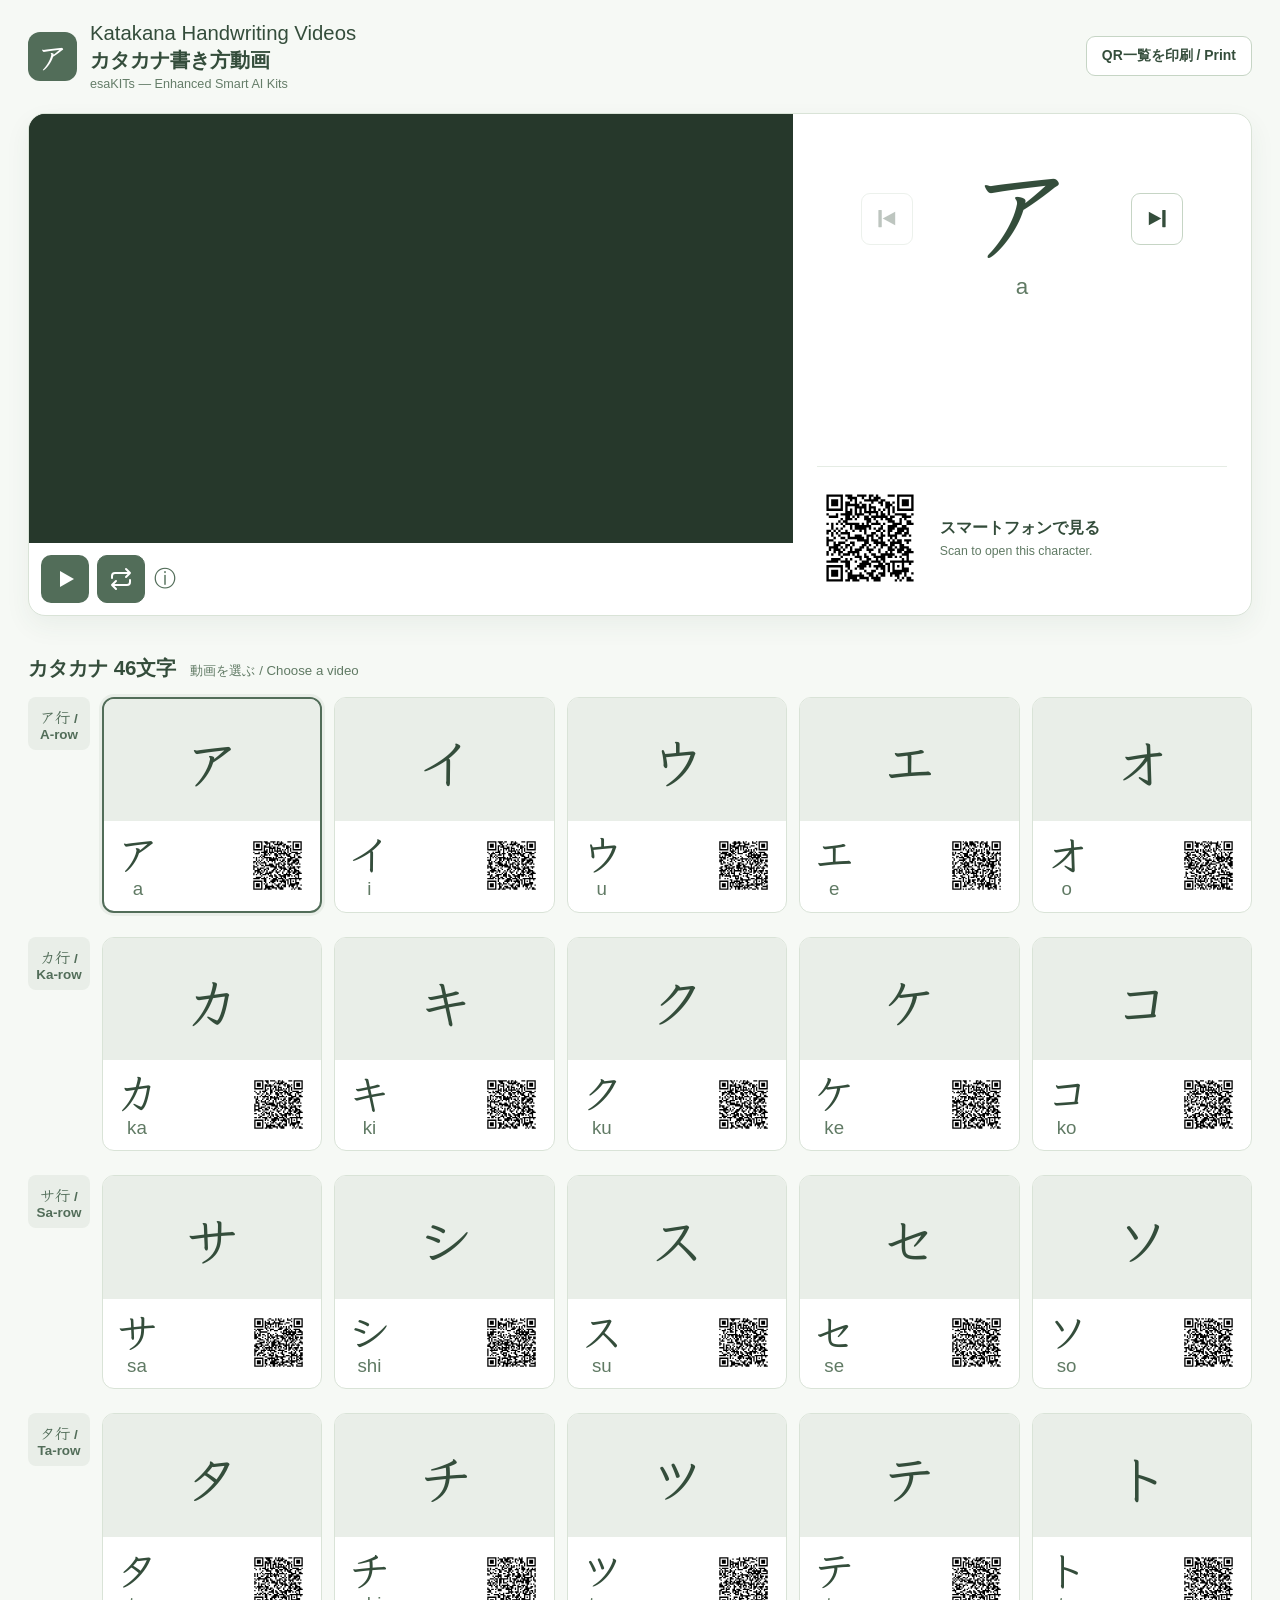
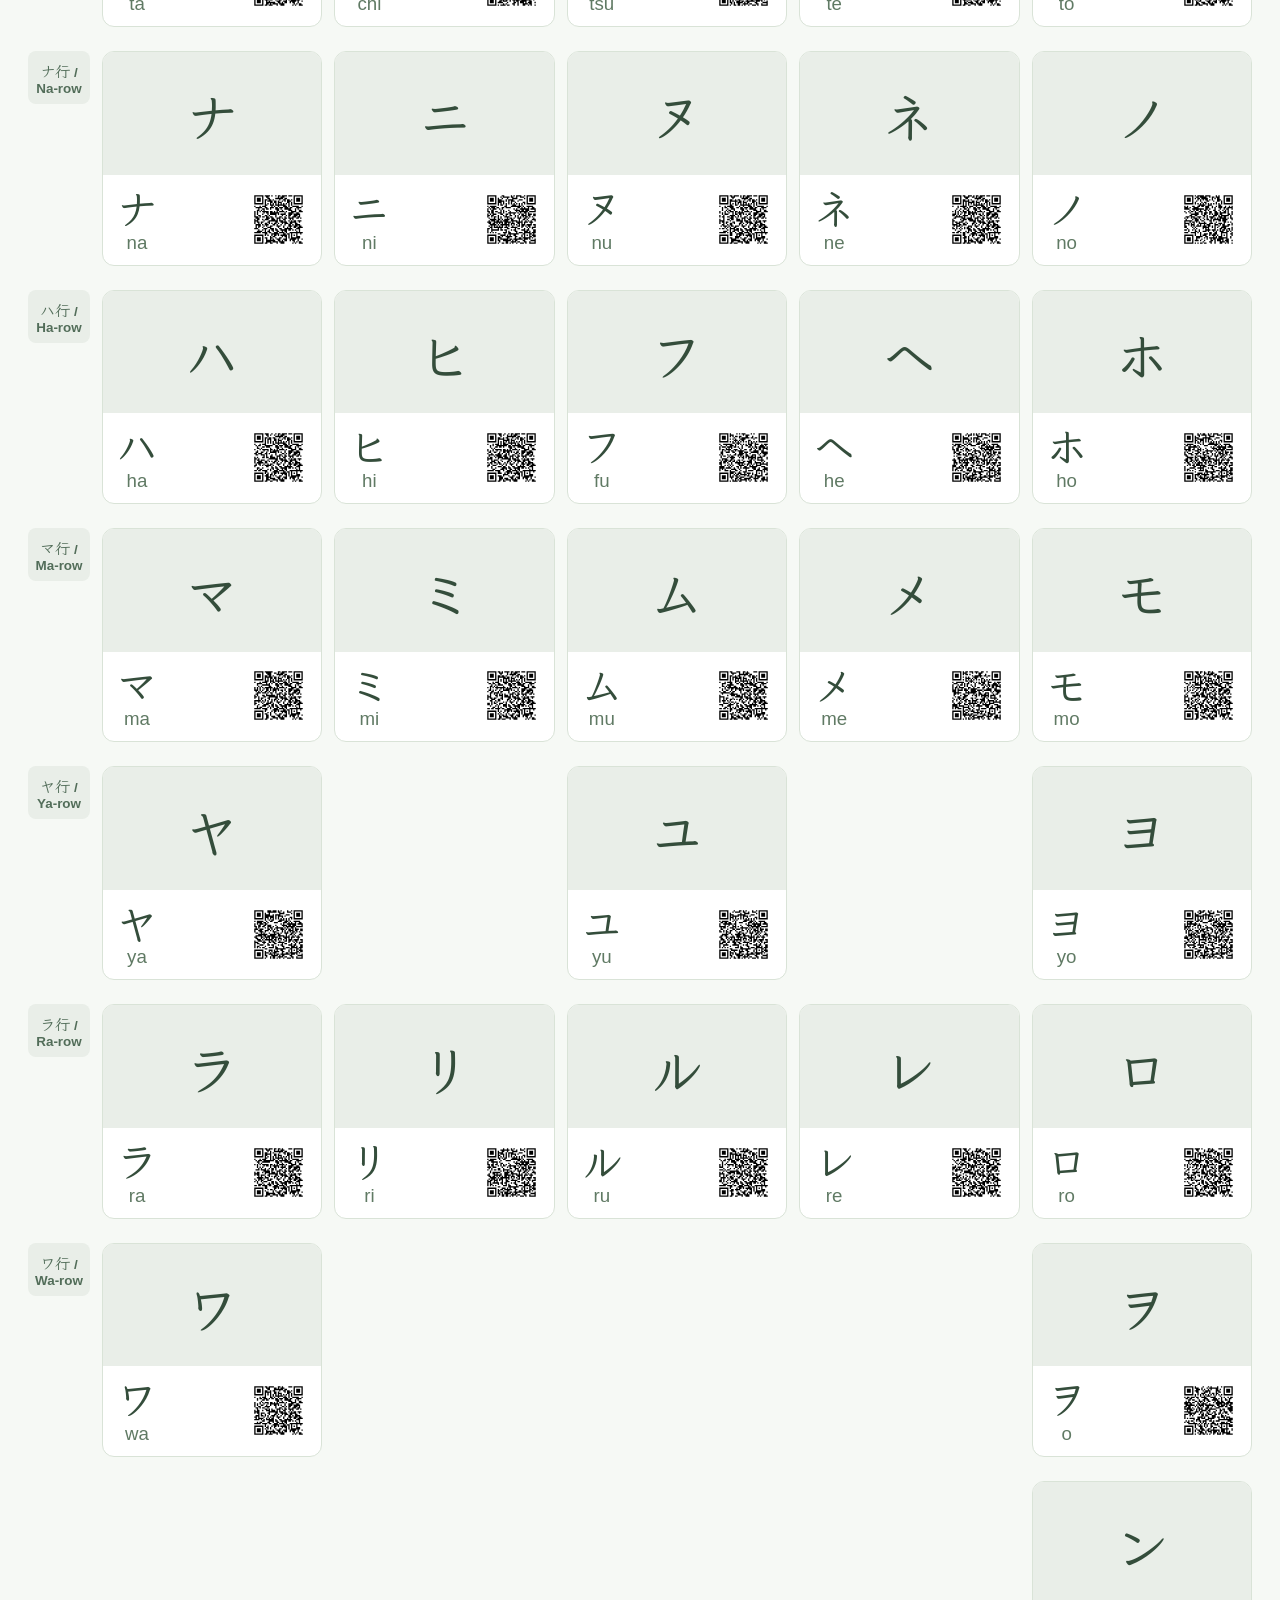
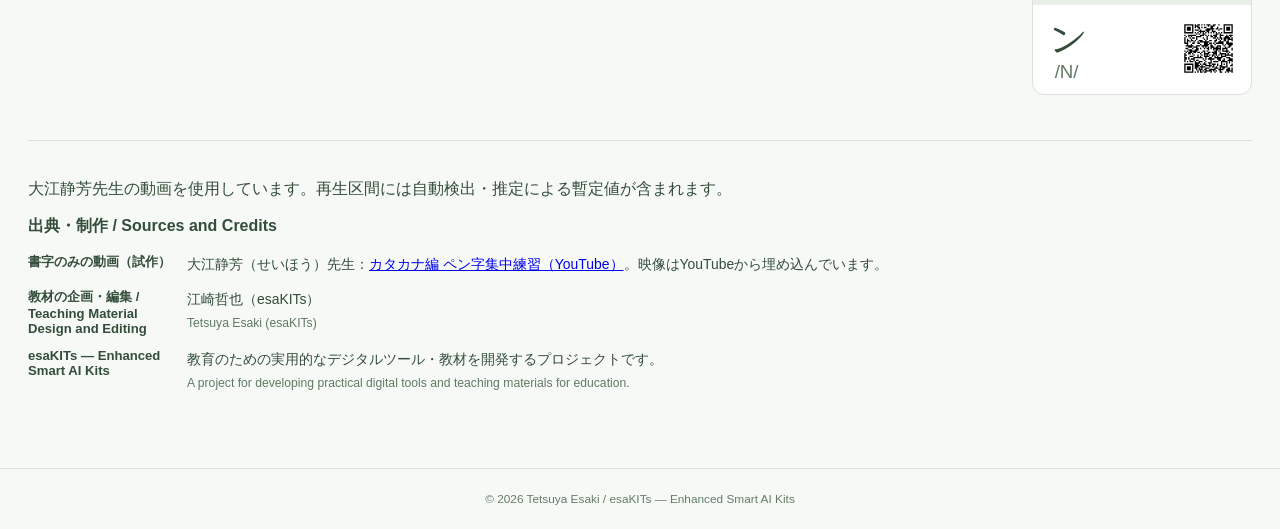
==== commit c5434b27: "Remove writing tips UI and obsolete video attribution" ====
--- a/index.html
+++ b/index.html
@@ -1,18 +1,18 @@
-<!doctype html><html lang="ja"><head><meta charset="utf-8"><meta name="viewport" content="width=device-width,initial-scale=1"><meta name="robots" content="noindex,nofollow"><meta name="theme-color" content="#526D59"><title>Katakana Handwriting Videos / カタカナ書き方動画 | esaKITs</title><link rel="stylesheet" href="https://fonts.googleapis.com/css2?family=Klee+One:wght@600&display=swap"><style>html:not(.klee-ready) .selected-kana{visibility:hidden}</style><script>if(document.fonts&&document.fonts.load){document.fonts.load('600 64px "Klee One"','ア').then(()=>document.documentElement.classList.add("klee-ready")).catch(()=>document.documentElement.classList.add("klee-ready"));}else{document.documentElement.classList.add("klee-ready")}</script><link rel="stylesheet" href="style.css?v=44"><style>.tips-option{display:inline-flex;align-items:center;gap:9px;margin-left:22px;color:#344D3B;font-size:.84rem;font-weight:600;user-select:none;min-width:0;flex:1}.tips-option-text{display:flex;align-items:center;gap:5px;white-space:nowrap;min-width:0}.tips-option-text small{font-size:.74rem;font-weight:500;color:#607a64}.tips-audio-icon{width:18px;height:18px;display:block;flex:none}.tips-switch{position:relative;display:inline-flex;align-items:center;flex:none}.tips-switch input{position:absolute;opacity:0;width:1px;height:1px}.tips-switch-track{display:block;width:46px;height:26px;border-radius:999px;background:#cbd5ca;border:1px solid #b8c7b7;position:relative;transition:.18s}.tips-switch-track::after{content:"";position:absolute;width:20px;height:20px;left:2px;top:2px;border-radius:50%;background:#fff;box-shadow:0 1px 3px #0003;transition:.18s}.tips-switch input:checked+.tips-switch-track{background:#526D59;border-color:#526D59}.tips-switch input:checked+.tips-switch-track::after{transform:translateX(20px)}.tips-switch input:focus-visible+.tips-switch-track{outline:3px solid #9db4a1;outline-offset:2px}.caption-reveal{height:0;overflow:hidden;transition:height 1.05s cubic-bezier(.22,1,.36,1)}.tips-enabled .caption-reveal{height:5.4em}.tip-caption{box-sizing:border-box;margin:0 12px;padding:9px 12px;border-radius:10px;background:#f2f5f2;border:1px solid #d7e0d7;color:#294230;font-size:.9rem;line-height:1.45;font-weight:400;height:5.4em;overflow:hidden;display:block;text-align:left}.tip-caption{opacity:0;transform:translateY(-5px);transition:opacity .75s ease .14s,transform .95s cubic-bezier(.22,1,.36,1)}.tips-enabled .tip-caption{opacity:1;transform:translateY(0)}.tip-caption strong{font-weight:750;white-space:nowrap}.tips-enabled .tip-caption[hidden]{display:flex!important;visibility:visible}@media(max-width:620px){.caption-reveal,.tips-enabled .caption-reveal{height:0}.tips-enabled .caption-reveal{height:6.2em}.tip-caption{font-size:.82rem;padding:8px 10px;height:6.2em;margin:0 10px}}@media(prefers-reduced-motion:reduce){.caption-reveal,.tip-caption{transition:none}}@media(max-width:620px){.controls{flex-wrap:nowrap!important}.tips-option{margin:0 0 0 16px;padding:0;gap:6px;min-width:0}.tips-option-text{white-space:nowrap;font-size:.78rem;gap:4px}.tips-option-text small{font-size:.68rem}.tips-audio-icon{width:16px;height:16px}.tips-switch-track{width:42px;height:24px}.tips-switch-track::after{width:18px;height:18px}.tips-switch input:checked+.tips-switch-track::after{transform:translateX(18px)}.tip-caption{font-size:.82rem;padding:8px 10px;height:6.2em;margin:0 10px}}</style><script src="app.js?v=44" defer></script><style id="loop-help-critical">
+<!doctype html><html lang="ja"><head><meta charset="utf-8"><meta name="viewport" content="width=device-width,initial-scale=1"><meta name="robots" content="noindex,nofollow"><meta name="theme-color" content="#526D59"><title>Katakana Handwriting Videos / カタカナ書き方動画 | esaKITs</title><link rel="stylesheet" href="https://fonts.googleapis.com/css2?family=Klee+One:wght@600&display=swap"><style>html:not(.klee-ready) .selected-kana{visibility:hidden}</style><script>if(document.fonts&&document.fonts.load){document.fonts.load('600 64px "Klee One"','ア').then(()=>document.documentElement.classList.add("klee-ready")).catch(()=>document.documentElement.classList.add("klee-ready"));}else{document.documentElement.classList.add("klee-ready")}</script><link rel="stylesheet" href="style.css?v=45"><script src="app.js?v=45" defer></script><style id="loop-help-critical">
 .controls .loop-help-wrap{display:flex;align-items:center;flex:0 0 24px;min-width:24px;width:24px;position:relative}
 .controls .loop-help-wrap #loop-help{box-sizing:border-box!important;display:flex!important;align-items:center!important;justify-content:center!important;flex:0 0 24px!important;width:24px!important;min-width:24px!important;max-width:24px!important;height:30px!important;min-height:30px!important;max-height:30px!important;padding:0!important;margin:0!important;border:0!important;border-radius:0!important;background:transparent!important;color:#526d59!important;font-size:22px!important;font-weight:400!important;line-height:1!important}
 #loop-help-popup[hidden]{display:none!important}
 #loop-help-popup:not([hidden]){box-sizing:border-box!important;display:block!important;position:fixed!important;z-index:2147483647!important;top:50%!important;left:50%!important;right:auto!important;bottom:auto!important;transform:translate(-50%,-50%)!important;width:min(360px,calc(100vw - 36px))!important;max-width:calc(100vw - 36px)!important;max-height:calc(100dvh - 48px)!important;overflow:auto!important;overflow-wrap:break-word!important;padding:18px!important;border:1px solid #c6d5df!important;border-radius:12px!important;background:#fff!important;color:#314d3a!important;box-shadow:0 8px 28px #1234!important;font-size:14px!important;line-height:1.6!important;text-align:left!important}
 #loop-help-popup strong{display:block;margin-bottom:8px}#loop-help-popup p{margin:7px 0}#loop-help-popup p[lang=en]{color:#526575}
-@media(max-width:620px){.controls{gap:5px!important}.controls .tips-option{margin-left:0!important;min-width:0!important}.controls .tips-option-text{min-width:0!important;font-size:12px!important}.controls .tips-option-text small{font-size:11px!important}}
+
 </style></head><body>
 <header class="site-header"><div class="brand"><span class="brand-mark">ア</span><div><h1><span lang="en">Katakana Handwriting Videos</span><br>カタカナ書き方動画</h1><p>esaKITs — Enhanced Smart AI Kits</p></div></div><button id="print-button" class="print-button">QR一覧を印刷 / Print</button></header>
-<main><section class="viewer"><div><div class="video-shell"><div id="video-shell"></div></div><div class="caption-reveal"><div id="tip-caption" class="tip-caption" lang="en" aria-live="polite" hidden></div></div><div class="controls"><button id="play" class="icon-control" type="button" aria-label="再生" title="再生"><svg class="play-symbol" viewBox="0 0 24 24" aria-hidden="true"><path d="M7 4l14 8-14 8z" fill="currentColor"/></svg></button><button id="loop-toggle" class="icon-control loop-active" type="button" aria-label="ループ再生オン" aria-pressed="true" title="ループ再生オン"><svg viewBox="0 0 24 24" aria-hidden="true"><path d="M17 2l4 4-4 4M3 11V9a3 3 0 0 1 3-3h15M7 22l-4-4 4-4m14-1v2a3 3 0 0 1-3 3H3" fill="none" stroke="currentColor" stroke-width="2" stroke-linecap="round" stroke-linejoin="round"/></svg></button><div class="loop-help-wrap"><button id="loop-help" class="loop-help-button" type="button" aria-label="ループ再生について / About loop playback" aria-expanded="false" aria-controls="loop-help-popup">ⓘ</button></div><label class="tips-option" for="tips-toggle"><span class="tips-switch"><input id="tips-toggle" type="checkbox" role="switch" aria-label="書き方のコツを追加（音声あり）"><span class="tips-switch-track" aria-hidden="true"></span></span><span class="tips-option-text">書き方のコツ <small lang="en">/ Writing tips</small><svg class="tips-audio-icon" viewBox="0 0 24 24" aria-hidden="true"><path d="M3 9v6h4l5 4V5L7 9H3zM15 9a4 4 0 0 1 0 6m3-9a8 8 0 0 1 0 12" fill="none" stroke="currentColor" stroke-width="2" stroke-linecap="round" stroke-linejoin="round"/></svg></span></label></div></div><div class="viewer-side"><div class="selected-line"><nav class="character-nav"><button id="previous-kana" class="print-button" disabled aria-label="前の文字" title="前の文字"><svg viewBox="0 0 24 24" aria-hidden="true"><rect x="2.5" y="3" width="3.5" height="18" rx=".5" fill="currentColor"/><path d="M20 5L7 12L20 19Z" fill="currentColor"/></svg></button></nav><div class="character-label"><span id="selected-kana" class="selected-kana">ア</span><span id="selected-romaji" class="selected-romaji">a</span></div><nav class="character-nav"><button id="next-kana" class="print-button" aria-label="次の文字" title="次の文字"><svg viewBox="0 0 24 24" aria-hidden="true"><rect x="18" y="3" width="3.5" height="18" rx=".5" fill="currentColor"/><path d="M4 5L17 12L4 19Z" fill="currentColor"/></svg></button></nav></div><div class="selected-qr"><img id="selected-qr" alt="選択した文字のQRコード"><div><strong>スマートフォンで見る</strong><span>Scan to open this character.</span></div></div></div></section>
+<main><section class="viewer"><div><div class="video-shell"><div id="video-shell"></div></div><div class="controls"><button id="play" class="icon-control" type="button" aria-label="再生" title="再生"><svg class="play-symbol" viewBox="0 0 24 24" aria-hidden="true"><path d="M7 4l14 8-14 8z" fill="currentColor"/></svg></button><button id="loop-toggle" class="icon-control loop-active" type="button" aria-label="ループ再生オン" aria-pressed="true" title="ループ再生オン"><svg viewBox="0 0 24 24" aria-hidden="true"><path d="M17 2l4 4-4 4M3 11V9a3 3 0 0 1 3-3h15M7 22l-4-4 4-4m14-1v2a3 3 0 0 1-3 3H3" fill="none" stroke="currentColor" stroke-width="2" stroke-linecap="round" stroke-linejoin="round"/></svg></button><div class="loop-help-wrap"><button id="loop-help" class="loop-help-button" type="button" aria-label="ループ再生について / About loop playback" aria-expanded="false" aria-controls="loop-help-popup">ⓘ</button></div></div></div><div class="viewer-side"><div class="selected-line"><nav class="character-nav"><button id="previous-kana" class="print-button" disabled aria-label="前の文字" title="前の文字"><svg viewBox="0 0 24 24" aria-hidden="true"><rect x="2.5" y="3" width="3.5" height="18" rx=".5" fill="currentColor"/><path d="M20 5L7 12L20 19Z" fill="currentColor"/></svg></button></nav><div class="character-label"><span id="selected-kana" class="selected-kana">ア</span><span id="selected-romaji" class="selected-romaji">a</span></div><nav class="character-nav"><button id="next-kana" class="print-button" aria-label="次の文字" title="次の文字"><svg viewBox="0 0 24 24" aria-hidden="true"><rect x="18" y="3" width="3.5" height="18" rx=".5" fill="currentColor"/><path d="M4 5L17 12L4 19Z" fill="currentColor"/></svg></button></nav></div><div class="selected-qr"><img id="selected-qr" alt="選択した文字のQRコード"><div><strong>スマートフォンで見る</strong><span>Scan to open this character.</span></div></div></div></section>
 <section class="catalog"><div class="section-heading"><h2>カタカナ 46文字</h2><p>動画を選ぶ / Choose a video</p></div><div id="groups" class="groups"></div></section>
-<section class="credits" aria-labelledby="credits-title"><p>試作版：書字のみのモードでは、検出済みの文字に大江静芳先生の動画を使用します。未検出の文字と書き方のコツのモードには従来の動画を使用します。時刻は自動検出による暫定値です。</p>
+<section class="credits" aria-labelledby="credits-title"><p>大江静芳先生の動画を使用しています。再生区間には自動検出・推定による暫定値が含まれます。</p>
 <h2 id="credits-title">出典・制作 / <span lang="en">Sources and Credits</span></h2>
 <dl><div><dt>書字のみの動画（試作）</dt><dd>大江静芳（せいほう）先生：<a href="https://www.youtube.com/watch?v=zv6uxNdROOc" target="_blank" rel="noopener noreferrer">カタカナ編 ペン字集中練習（YouTube）</a>。映像はYouTubeから埋め込んでいます。</dd></div>
-<div><dt>書き方動画 / <span lang="en">Handwriting Video</span></dt><dd>公開元: <a href="https://shodoupenji.hana8hana.com/katakanadouga/" target="_blank" rel="noopener noreferrer">書道ペン字ラボ（書道講師はな）</a><br><a href="https://www.youtube.com/watch?v=Rn2W95wAbvI" target="_blank" rel="noopener noreferrer">「【美文字トレーニング】カタカナの書き方のコツ全文字解説 ペン習字手本と練習シート付 Learning how to write Japanese Katakana」（YouTube）</a><br>書き方動画はYouTubeから表示しています。動画の権利は公開元に帰属します。<br><span lang="en">The handwriting video is embedded from YouTube. All rights to the video belong to its publisher.</span></dd></div>
+
 <div><dt>教材の企画・編集 / <span lang="en">Teaching Material Design and Editing</span></dt><dd>江崎哲也（esaKITs）<br><span lang="en">Tetsuya Esaki (esaKITs)</span></dd></div>
 <div><dt lang="en">esaKITs — Enhanced Smart AI Kits</dt><dd>教育のための実用的なデジタルツール・教材を開発するプロジェクトです。<br><span lang="en">A project for developing practical digital tools and teaching materials for education.</span></dd></div>
 </dl>
